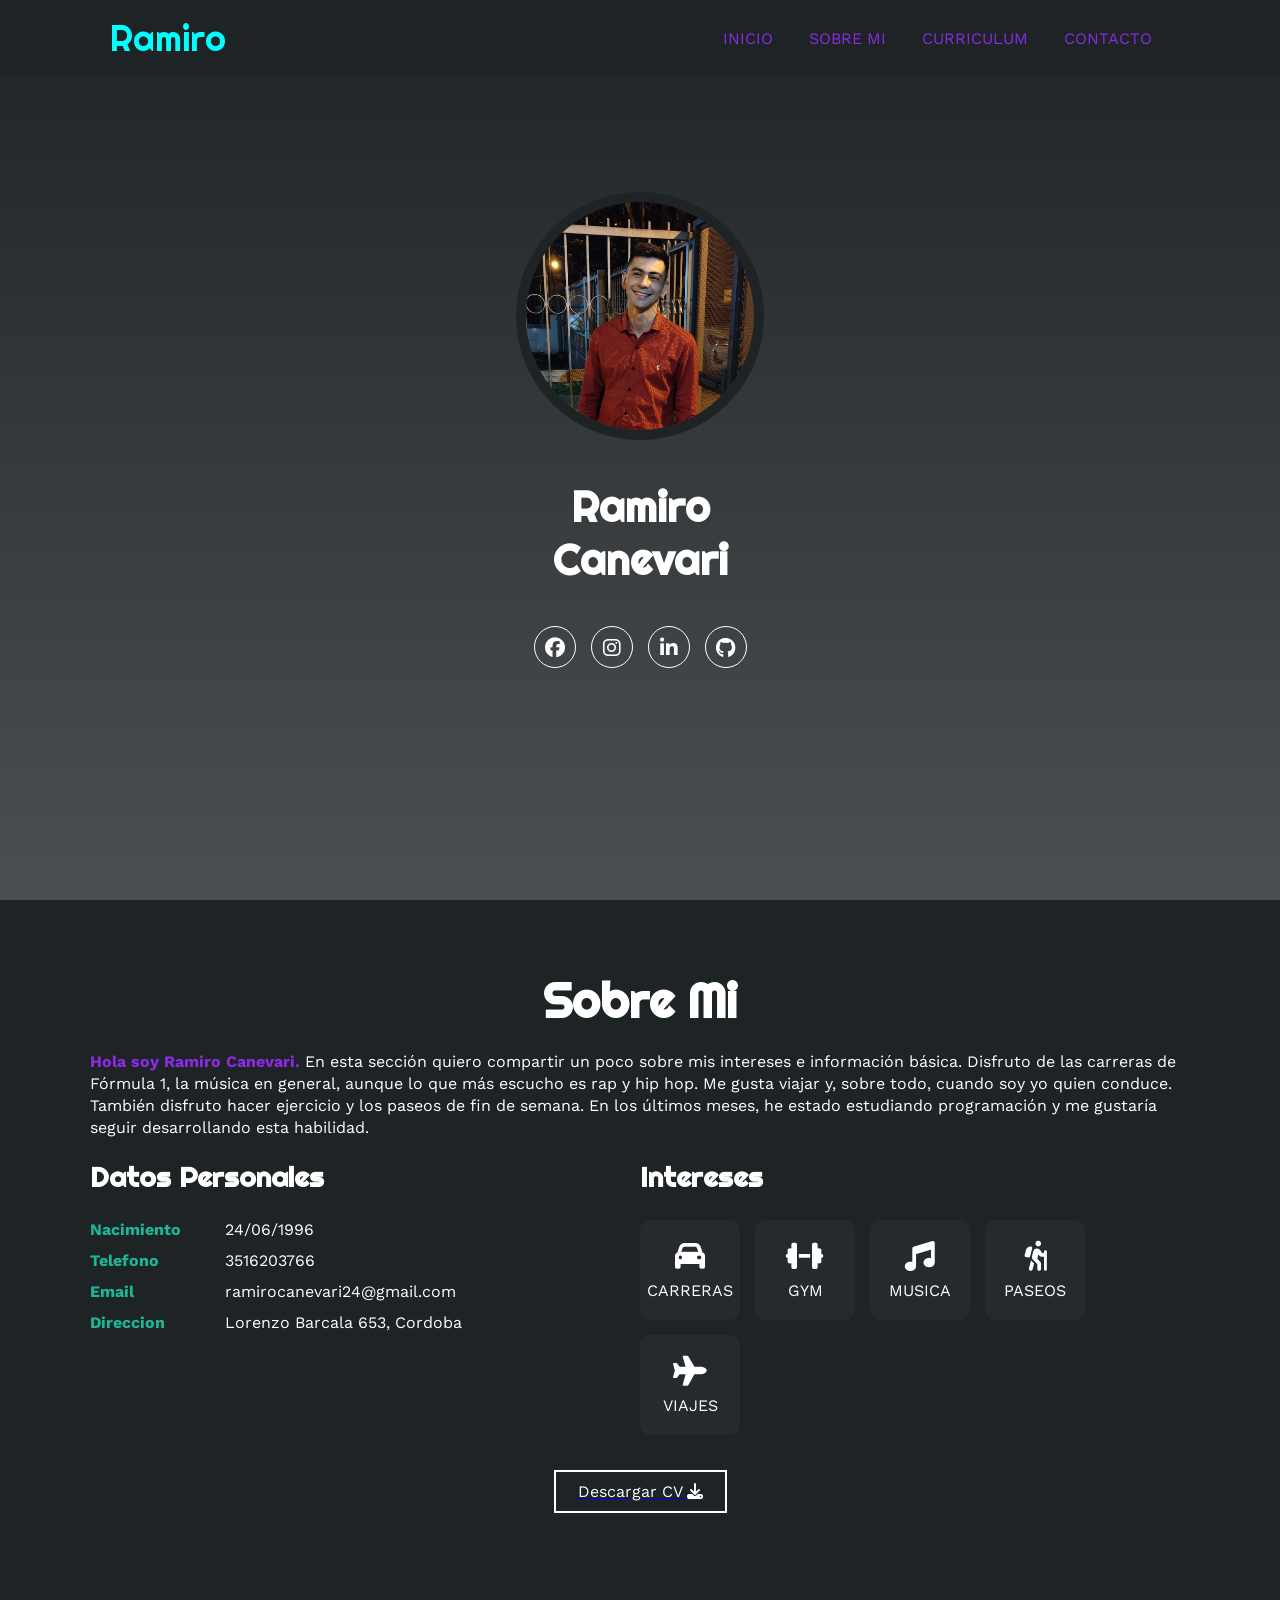
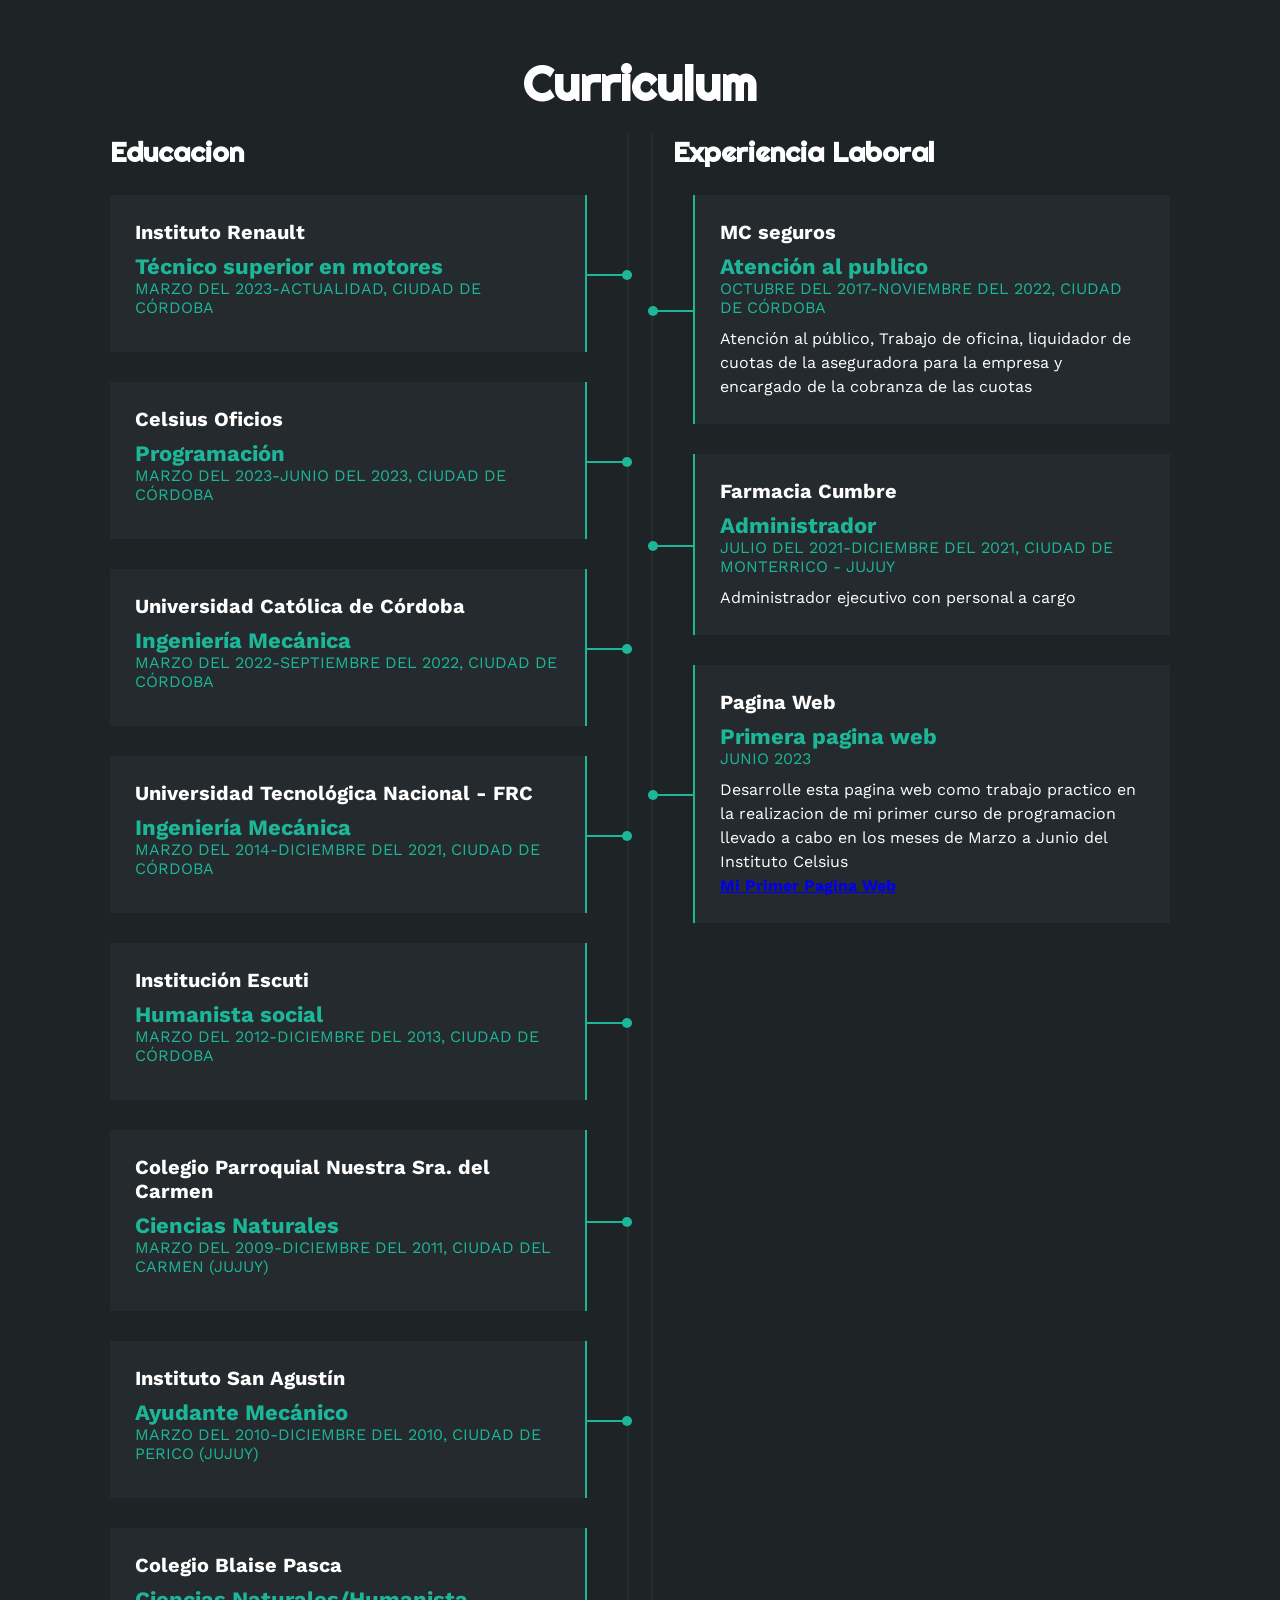
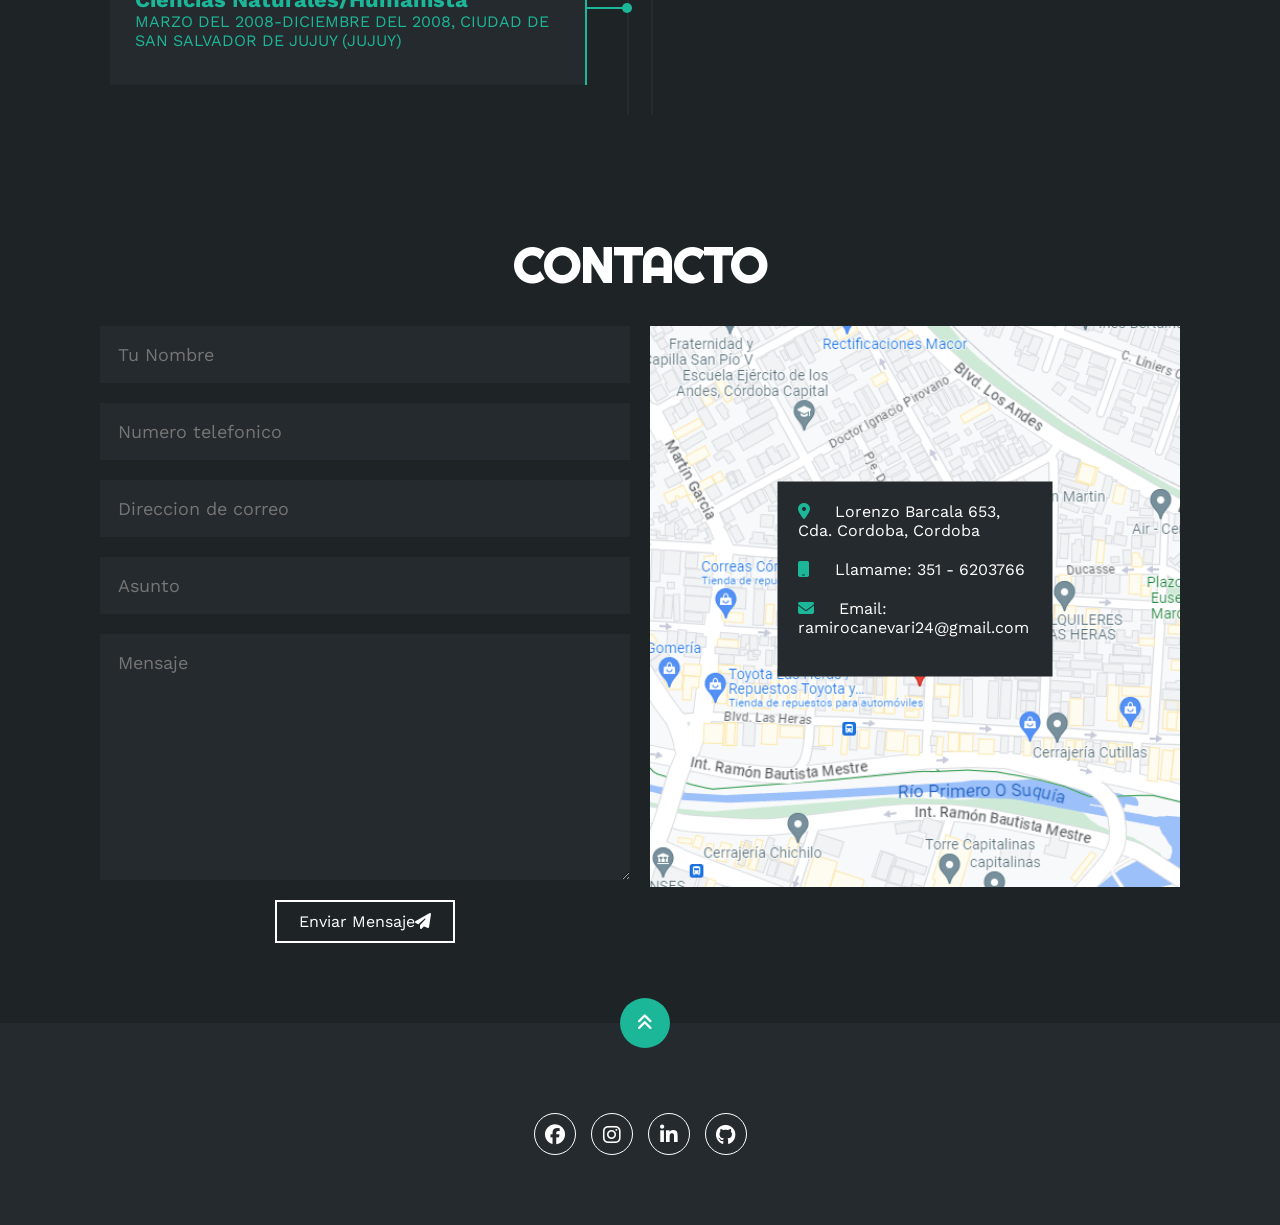
==== index.html @ 81e778e2 "inicial commit" ====
<!DOCTYPE html>
<html lang="en">
<head>
    <meta charset="UTF-8">
    <meta name="viewport" content="width=device-width, initial-scale=1.0">
    <link rel="stylesheet" href="https://cdnjs.cloudflare.com/ajax/libs/font-awesome/6.4.0/css/all.min.css" integrity="sha512-iecdLmaskl7CVkqkXNQ/ZH/XLlvWZOJyj7Yy7tcenmpD1ypASozpmT/E0iPtmFIB46ZmdtAc9eNBvH0H/ZpiBw==" crossorigin="anonymous" referrerpolicy="no-referrer" />
    <link rel="stylesheet" href="css/style.css">
    <title>Mi_porfolio</title>
</head>
<body>
    <div class="contenedor-header">
        <header>
            <div class="logo">
                <a href="">Ramiro</a>
            </div>
            <nav id="nav">
                <ul>
                    <li><a href="#inicio" onclick="seleccionar()">INICIO</a></li>
                    <li><a href="#sobremi" onclick="seleccionar()">SOBRE MI</a></li>
                    <li><a href="#curriculum" onclick="seleccionar()">CURRICULUM</a></li>
                    <li><a href="#contacto" onclick="seleccionar()">CONTACTO</a></li>
                </ul>
            </nav>
            <div class="nav-responsive" onclick="mostrarOcultarMenu()">
                <i class="fa-solid fa-bars"></i>
            </div>
        </header>
    </div>
    <section id="inicio" class="inicio">
        <div class="contenido-banner">
            <div class="contenedor-img">
                <img src="imagenes/fotosyo/foto nav.jpg" alt="foto">
            </div>
            <h1>Ramiro Canevari</h1>
            <div class="redes">
                <a href="https://www.facebook.com/ramiro.canevari/" target="_blank"><i class="fa-brands fa-facebook"></i></a>
                <a href="https://www.instagram.com/ramicanevari/" target="_blank"><i class="fa-brands fa-instagram"></i></a>
                <a href="https://www.linkedin.com/in/ramiro-manuel-canevari-galo-92040a26a/" target="_blank"><i class="fa-brands fa-linkedin-in"></i></a>
                <a href="https://github.com/RamiCanevari" target="_blank"><i class="fa-brands fa-github"></i></a>
            </div>
        </div>
    </section>
    <section id="sobremi" class="sobremi">
        <div class="contenido-seccion">
            <h2>Sobre Mi</h2>
            <p><span>Hola soy Ramiro Canevari.</span> En esta sección quiero compartir un poco sobre mis intereses e información básica. Disfruto de las carreras de Fórmula 1, la música en general, aunque lo que más escucho es rap y hip hop. Me gusta viajar y, sobre todo, cuando soy yo quien conduce. También disfruto hacer ejercicio y los paseos de fin de semana. En los últimos meses, he estado estudiando programación y me gustaría seguir desarrollando esta habilidad. </p>

            <div class="fila">
                <div class="col">
                    <h3>Datos Personales</h3>
                    <ul>
                        <li>
                            <strong>Nacimiento</strong>
                            24/06/1996
                        </li>
                        <li>
                            <strong>Telefono</strong>
                            3516203766
                        </li>
                        <li>
                            <strong>Email</strong>
                            ramirocanevari24@gmail.com
                        </li>
                        <li>
                            <strong>Direccion</strong>
                            Lorenzo Barcala 653, Cordoba
                        </li>
                    </ul>
                </div>
                <div class="col">
                    <h3>Intereses</h3>
                    <div class="contenedor-intereses">
                        <div class="intereses">
                            <i class="fa-solid fa-car"></i>
                            <span>CARRERAS</span>
                        </div>
                        <div class="intereses">
                            <i class="fa-solid fa-dumbbell"></i>
                            <span>GYM</span>
                        </div>
                        <div class="intereses">
                            <i class="fa-solid fa-music"></i>
                            <span>MUSICA</span>
                        </div>
                        <div class="intereses">
                            <i class="fa-solid fa-person-hiking"></i>
                            <span>PASEOS</span>
                        </div>
                        <div class="intereses">
                            <i class="fa-solid fa-plane"></i>
                            <span>VIAJES</span>
                        </div>
                    </div>
                </div>
            </div>
            <a href="doc/Curriculum vitae.pdf" target="_blank"><button>
                Descargar CV <i class="fa-solid fa-download"></i>
                <span class="overlay"></span>
            </button></a>
        </div>
    </section>
    <section id="curriculum" class="curriculum">
        <div class="contenido-seccion">
            <h2>Curriculum</h2>
            <div class="fila">
                <div class="col izquierda">
                    <h3>Educacion</h3>
                    <div class="item izq">
                        <h4>Instituto Renault</h4>
                        <span class="casa">Técnico superior en motores</span>
                        <span class="fecha">MARZO DEL 2023-ACTUALIDAD, CIUDAD DE CÓRDOBA</span>
                        <div class="contenedori">
                            <div class="circuloi"></div>
                        </div>
                    </div>
                    <div class="item izq">
                        <h4>Celsius Oficios</h4>
                        <span class="casa">Programación</span>
                        <span class="fecha">MARZO DEL 2023-JUNIO DEL 2023, CIUDAD DE CÓRDOBA</span>
                        <div class="contenedori">
                            <div class="circuloi"></div>
                        </div>
                    </div>
                    <div class="item izq">
                        <h4>Universidad Católica de Córdoba</h4>
                        <span class="casa">Ingeniería Mecánica</span>
                        <span class="fecha">MARZO DEL 2022-SEPTIEMBRE DEL 2022, CIUDAD DE CÓRDOBA</span>
                        <div class="contenedori">
                            <div class="circuloi"></div>
                        </div>
                    </div>
                    <div class="item izq">
                        <h4>Universidad Tecnológica Nacional - FRC</h4>
                        <span class="casa"> Ingeniería Mecánica</span>
                        <span class="fecha">MARZO DEL 2014-DICIEMBRE DEL 2021, CIUDAD DE CÓRDOBA</span>
                        <div class="contenedori">
                            <div class="circuloi"></div>
                        </div>
                    </div>
                    <div class="item izq">
                        <h4>Institución Escuti</h4>
                        <span class="casa">Humanista social</span>
                        <span class="fecha">MARZO DEL 2012-DICIEMBRE DEL 2013, CIUDAD DE CÓRDOBA</span>
                        <div class="contenedori">
                            <div class="circuloi"></div>
                        </div>
                    </div>
                    <div class="item izq">
                        <h4>Colegio Parroquial Nuestra Sra. del Carmen</h4>
                        <span class="casa">Ciencias Naturales</span>
                        <span class="fecha">MARZO DEL 2009-DICIEMBRE DEL 2011, CIUDAD DEL CARMEN (JUJUY)</span>
                        <div class="contenedori">
                            <div class="circuloi"></div>
                        </div>
                    </div>
                    <div class="item izq">
                        <h4>Instituto San Agustín</h4>
                        <span class="casa">Ayudante Mecánico</span>
                        <span class="fecha">MARZO DEL 2010-DICIEMBRE DEL 2010, CIUDAD DE PERICO (JUJUY)</span>
                        <div class="contenedori">
                            <div class="circuloi"></div>
                        </div>
                    </div>
                    <div class="item izq">
                        <h4>Colegio Blaise Pasca</h4>
                        <span class="casa">Ciencias Naturales/Humanista</span>
                        <span class="fecha">MARZO DEL 2008-DICIEMBRE DEL 2008, CIUDAD DE SAN SALVADOR DE
                            JUJUY (JUJUY)</span>
                        <div class="contenedori">
                            <div class="circuloi"></div>
                        </div>
                    </div>
                </div>

                <div class="col derecha">
                    <h3>Experiencia Laboral</h3>
                    <div class="item der">
                        <h4>MC seguros</h4>
                        <span class="casa">Atención al publico</span>
                        <span class="fecha">OCTUBRE DEL 2017-NOVIEMBRE DEL 2022, CIUDAD DE CÓRDOBA</span>
                        <p>Atención al público, Trabajo de oficina, liquidador de cuotas de la
                            aseguradora para la empresa y encargado de la cobranza de las cuotas</p>
                        <div class="contenedord">
                            <div class="circulod"></div>
                        </div>
                    </div>
                    <div class="item der">
                        <h4>Farmacia Cumbre</h4>
                        <span class="casa">Administrador</span>
                        <span class="fecha">JULIO DEL 2021-DICIEMBRE DEL 2021, CIUDAD DE MONTERRICO - JUJUY</span>
                        <p>Administrador ejecutivo con personal a cargo</p>
                        <div class="contenedord">
                            <div class="circulod"></div>
                        </div>
                    </div>
                    <div class="item der">
                        <h4>Pagina Web</h4>
                        <span class="casa">Primera pagina web</span>
                        <span class="fecha">JUNIO 2023</span>
                        <p>Desarrolle esta pagina web como trabajo practico en la realizacion de mi primer curso de programacion llevado a cabo en los meses de Marzo a Junio del Instituto Celsius <br> <strong><a href="https://wt0vftyhphsvzhlnkcwksa.on.drv.tw/Primer%20Webside/" target="_blank">Mi Primer Pagina Web</a></strong></p>
                        <div class="contenedord">
                            <div class="circulod"></div>
                        </div>
                    </div>
                </div>
            </div>
        </div>
    </section>
    <section id="contacto" class="contacto">
        <div class="contenido-seccion">
            <h2>CONTACTO</h2>
            <div class="fila">
                <div class="col">
                    <form action="https://formsubmit.co/ramirocanevari24@gmail.com" method="POST">
                        <input type="text" name="Nombre" placeholder="Tu Nombre">
                        <input type="tel" name="Telefono" placeholder="Numero telefonico">
                        <input type="email" name="email" placeholder="Direccion de correo">
                        <input type="text" name="Asunto" placeholder="Asunto">
                        <textarea id="" name="mensaje" cols="30" rows="10" placeholder="Mensaje"></textarea>
                        <button>
                            Enviar Mensaje<i class="fa-solid fa-paper-plane"></i>
                            <span class="overlay"></span>
                        </button>
                        <input type="hidden" name="_next" value="http://127.0.0.1:5500/">
                        <input type="hidden" name="_captcha" value="false">
                    </form>
                </div>
                <div class="col">
                    <img src="imagenes/mapa.jpg" alt="mapa">
                    <div class="info">
                        <ul>
                            <li>
                                <i class="fa-solid fa-location-dot"></i>
                                Lorenzo Barcala 653, Cda. Cordoba, Cordoba 
                            </li>
                            <li>
                                <i class="fa-solid fa-mobile"></i>
                                Llamame: 351 - 6203766
                            </li>
                            <li>
                                <i class="fa-solid fa-envelope"></i>
                                Email: ramirocanevari24@gmail.com
                            </li>
                        </ul>
                    </div>
                </div>
            </div>
        </div>
    </section>
    <footer>
        <a href="#inicio" class="arriba">
            <i class="fa-solid fa-angles-up"></i>
        </a>
        <div class="redes">
            <a href="https://www.facebook.com/ramiro.canevari/" target="_blank"><i class="fa-brands fa-facebook"></i></a>
            <a href="https://www.instagram.com/ramicanevari/" target="_blank"><i class="fa-brands fa-instagram"></i></a>
            <a href="https://www.linkedin.com/in/ramiro-manuel-canevari-galo-92040a26a/" target="_blank"><i class="fa-brands fa-linkedin-in"></i></a>
            <a href="https://github.com/RamiCanevari" target="_blank"><i class="fa-brands fa-github"></i></a>
        </div>
    </footer>
    <script src="script.js"></script>
</body>
</html>
---- css/style.css ----
@import url('https://fonts.googleapis.com/css2?family=Righteous&family=Work+Sans:wght@100;300;400;600;800&display=swap');
 
  *{
    box-sizing: border-box;
    font-family: 'Work Sans';
    margin: 0;
    padding: 0;
  }
  
  html{
    scroll-behavior: smooth;
  }

  .contenedor-header{
    background: #1e2326;
    position: fixed;
    width: 100%;
    top: 0;
    left: 0;
    z-index: 99;
  }

  .contenedor-header > header{
    max-width: 1100px;
    margin: auto;
    display: flex;
    justify-content: space-between;
    align-items: center;
    padding: 15px 20px; 
  }

  .contenedor-header > header > .logo > a{
    font-family: 'Righteous';
    font-size: 36px;
    color: aqua;
    text-decoration: none;
  }

  .contenedor-header > header > nav > ul{
    display: flex;
    list-style: none;
  }
  
  .contenedor-header > header > nav > ul > li > a{
    text-align: none;
    color: blueviolet;
    margin: 0 15px;
    padding: 3px;
    transition: .5s;
    text-decoration: none;
  }
  
  .contenedor-header > header > nav > ul > li > a:hover{
    color: chartreuse;
  }

  .nav-responsive{
    background-color: #1cb698;
    color: #fff;
    padding: 5px 10px;
    border-radius: 5px;
    cursor: pointer;
    display: none;
  }

  .inicio{
    background: linear-gradient(to top, rgba(30,35,38,.8), rgba(30,35,38,1)), url(https://w0.peakpx.com/wallpaper/641/176/HD-wallpaper-night-sky-cloud-space-sky-night-star.jpg);
    background-size: cover;
    height: 100vh;
    color: #fff;
    display: flex;
    align-items: center;
  }

  .inicio .contenido-banner{
    padding: 20px;
    background-image: url(https://img.freepik.com/vector-gratis/fondo-floral-ornamental-abstracto_52683-30015.jpg);
    max-width: 350px;
    margin: auto;
    text-align: center;
    border-radius: 40px;
  }

  .inicio .contenido-banner img{
    margin-top: 40px;
    border: 10px solid #1e2326;
    display: block;
    width: 80%;
    margin: auto;
    border-radius: 100%;
  }

  .inicio .contenido-banner .contenedor-img img{
    border-radius: 100%;

  }

  .inicio .contenido-banner h1{
    margin-top: 40px;
    font-size: 42px;
    font-family: 'Righteous';
  }

  .inicio .contenido-banner .redes a{
    color: #fff;
    display: inline-block;
    text-decoration: none;
    border: 1px solid #fff;
    border-radius: 100%;
    width: 42px;
    height: 42px;
    line-height: 42px;
    margin: 40px 5px;
    font-size: 20px;
    transition: .3s;
  }

  .inicio .contenido-banner .redes a:hover{
    background-color: chartreuse;
  }

  .sobremi{
    background-color: #1e2326;
    color: #fff;
    padding: 50px 20px;
  }

  .sobremi .contenido-seccion{
    max-width: 1100px;
    margin: auto;
  }

  .sobremi h2{
    font-size: 48px;
    font-family: 'Righteous';
    text-align: center;
    padding: 20px 0;
  }

  .sobremi .contenido-seccion p{
    font: 18px;
    line-height: 22px;
    margin-bottom: 20px;
  }

  .sobremi .contenido-seccion p span{
    color: blueviolet;
    font-weight: bold;
  }

  .sobremi .fila{
    display: flex;
  }

  .sobremi .fila .col{
    width: 50%;
  }

  .sobremi .fila .col h3{
    font-size: 28px;
    font-family: 'Righteous';
    margin-bottom: 25px;
  }
  
  .sobremi .fila .col ul{
    list-style: none;
  }

  .sobremi .fila .col ul li{
    margin: 12px 0;
  }

  .sobremi .fila .col ul li strong{
    display: inline-block;
    color: #1cb698;
    width: 130px;
  }

  .sobremi .fila .col .contenedor-intereses{
    display: flex;
    flex-wrap: wrap;
  }

  .sobremi .fila .col .contenedor-intereses .intereses{
    width: 100px;
    height: 100px;
    background-color: #252a2e;
    border-radius: 10px;
    margin: 0 15px 15px 0;
    display: flex;
    flex-direction: column;
    align-items: center;
    justify-content: center;
    transition: .3s;
  }

  .sobremi .fila .col .contenedor-intereses .intereses:hover{
    background-color: blueviolet;
  }

  .sobremi .fila .col .contenedor-intereses .intereses i{
    font-size: 30px;
    margin-bottom: 10px;
  }

  .sobremi button{
    cursor: pointer;
    background-color: transparent;
    border: 2px solid #fff;
    width: fit-content;
    display: block;
    margin: 20px auto;
    padding: 10px 22px;
    font-size: 16px;
    color: #fff;
    position: relative;
    z-index: 10;
  }

  .sobremi button .overlay{
    position: absolute;
    top: 0;
    left: 0;
    width: 0;
    height: 100%;
    background-color: #1cb698;
    z-index: -1;
    transition: 1s;
  }

  .sobremi button:hover .overlay{
    width: 100%;
  }

  .curriculum{
    background-color: #1e2326;
    color: #fff;
    padding: 50px 20px;
  }

  .curriculum .contenido-seccion{
    max-width: 1100px;
    margin: auto;
  }
  .curriculum h2{
    font-size: 48px;
    font-family: 'Righteous';
    text-align: center;
    padding: 20px 0;
  }

  .curriculum .fila{
    display: flex;
    justify-content: space-between;
  }

  .curriculum .fila .col{
    width: 49%;
    padding: 0 20px;
  }

  .curriculum .fila .col h3{
    font-size: 28px;
    font-family: 'Righteous';
    margin-bottom: 25px;
  }

  .curriculum .fila .izquierda{
    border-right: 2px solid #252A2E;
  }

  .curriculum .fila .derecha{
    border-left: 2px solid #252A2E;
  }

  .curriculum .fila .item{
    padding: 25px;
    margin-bottom: 30px;
    background-color: #252A2E;
    position: relative;
  }

  .curriculum .fila .item h4{
    font-size: 20px;
    margin-bottom: 10px;
  }

  .curriculum .fila .item .casa{
    color: #1cb698;
    font-size: 22px;
    font-weight: bold;
    display: block;
  }

  .curriculum .fila .item .fecha{
    display: block;
    color: #1cb698;
    margin-bottom: 10px;
  }

  .curriculum .fila .item p{
    line-height: 24px;
  }

  .curriculum .fila .izq{
    border-right: 2px solid #1cb698;
    margin-right: 20px;
  }

  .curriculum .fila .der{
    border-left: 2px solid #1cb698;
    margin-left: 20px;
  }

  .curriculum .fila .item .contenedori{
    height: 2px;
    background-color: #1cb698;
    width: 47px;
    position: absolute;
    top: 50%;
    right: -47px;
    z-index: 5;
  }

  .curriculum .fila .item .contenedori .circuloi{
    display: block;
    height: 10px;
    width: 10px;
    border-radius: 50%;
    background-color: #1cb698;
    float: right;
    position: relative;
    bottom: 4px;
  }

  .curriculum .fila .item .contenedord{
    height: 2px;
    background-color: #1cb698;
    width: 47px;
    position: absolute;
    top: 50%;
    left: -47px;
    z-index: 5;
  }

  .curriculum .fila .item .contenedord .circulod{
    display: block;
    height: 10px;
    width: 10px;
    border-radius: 50%;
    background-color: #1cb698;
    float: left;
    position: relative;
    bottom: 4px;
  }

  .contacto{
    background-image: url(https://st3.depositphotos.com/7864618/12933/i/600/depositphotos_129331014-stock-photo-black-abstract-grunge-background-vintage.jpg);
    background-color: #1e2326;
    color: #fff;
    padding: 50px 0;
  }

  .contacto .contenido-seccion{
    max-width: 1100px;
    margin: auto;
  }

  .contacto h2{
    font-size: 48px;
    font-family: 'Righteous';
    text-align: center;
    padding: 20px 0;
  }

  .contacto .fila{
    display: flex;
  }

  .contacto .col{
    width: 50%;
    padding: 10px;
    position: relative;
  }

  .contacto .col input , .contacto .col textarea{
    display: block;
    width: 100%;
    padding: 18px;
    border: none;
    margin-bottom: 20px;
    background-color: #252A2E;
    color: #fff;
    font-size: 18px;
  }

  .contacto button{
    cursor: pointer;
    background-color: transparent;
    border: 2px solid #fff;
    width: fit-content;
    display: block;
    margin: 20px auto;
    padding: 10px 22px;
    font-size: 16px;
    color: #fff;
    position: relative;
    z-index: 10;
  }

  .contacto button .overlay{
    position: absolute;
    top: 0;
    left: 0;
    width: 0;
    height: 100%;
    background-color: #1cb698;
    z-index: -1;
    transition: 1s;
  }

  .contacto button:hover .overlay{
    width: 100%;
  }

  .contacto .col img{
    width: 100%;
  }

  .contacto .col .info{
    position: absolute;
    top: 40%;
    background-color: #252A2E;
    padding: 20px;
    max-width: 350px;
    left: 50%;
    transform: translate(-50%, -50%);
  }

  .contacto .col .info ul{
    list-style: none;
  }

  .contacto .col .info ul li{
    margin-bottom: 20px;
  }

  .contacto .col .info ul li i{
    color: #1cb698;
    display: inline-block;
    margin-right: 20px;
  }

  footer{
    background-color: #252a2e;
    color: #fff;
    padding: 50px 0 30px 0;
    text-align: center;
    position: relative;
    width: 100%;
  }

  footer .redes a{
    color: #fff;
    display: inline-block;
    text-decoration: none;
    border: 1px solid #fff;
    border-radius: 100%;
    width: 42px;
    height: 42px;
    line-height: 42px;
    margin: 40px 5px;
    font-size: 20px;
    transition: .3s;
  }

  footer .arriba{
    display: block;
    width: 50px;
    height: 50px;
    background-color: #1cb698;
    color: #fff;
    position: absolute;
    left: 50%;
    transform: translateX(-40%);
    top: -25px;
    border-radius: 50%;
    line-height: 50px;
    font-size: 18px;
  }
  @media screen and (max-width:980px){
    nav{
      display: none;
    }
    .nav-responsive{
      display: block;
    }
    nav.responsive{
      display: block;
      position: absolute;
      right: 0;
      top: 75px;
      background-color: #252A2E;
      width: 180px;
    }
    nav.responsive ul{
      display: block !important;
    }
    nav.responsive ul li{
      border-bottom: 1px solid #fff;
      padding: 10px 0;
    }
  }
  @media screen and (max-width:700px){
    .sobremi .fila{
      display: block;
    }
    .sobremi .fila .col{
      width: fit-content;
    }
    .curriculum .fila{
      display: block;
    }
    .curriculum .fila .col{
      width: 90%;
    }
    .curriculum .fila .derecha{
      margin-left: 20px;
    }
    .contacto .fila{
      display: block;
    }
    .contacto .fila .col{
      width: 100%;
    }
  }
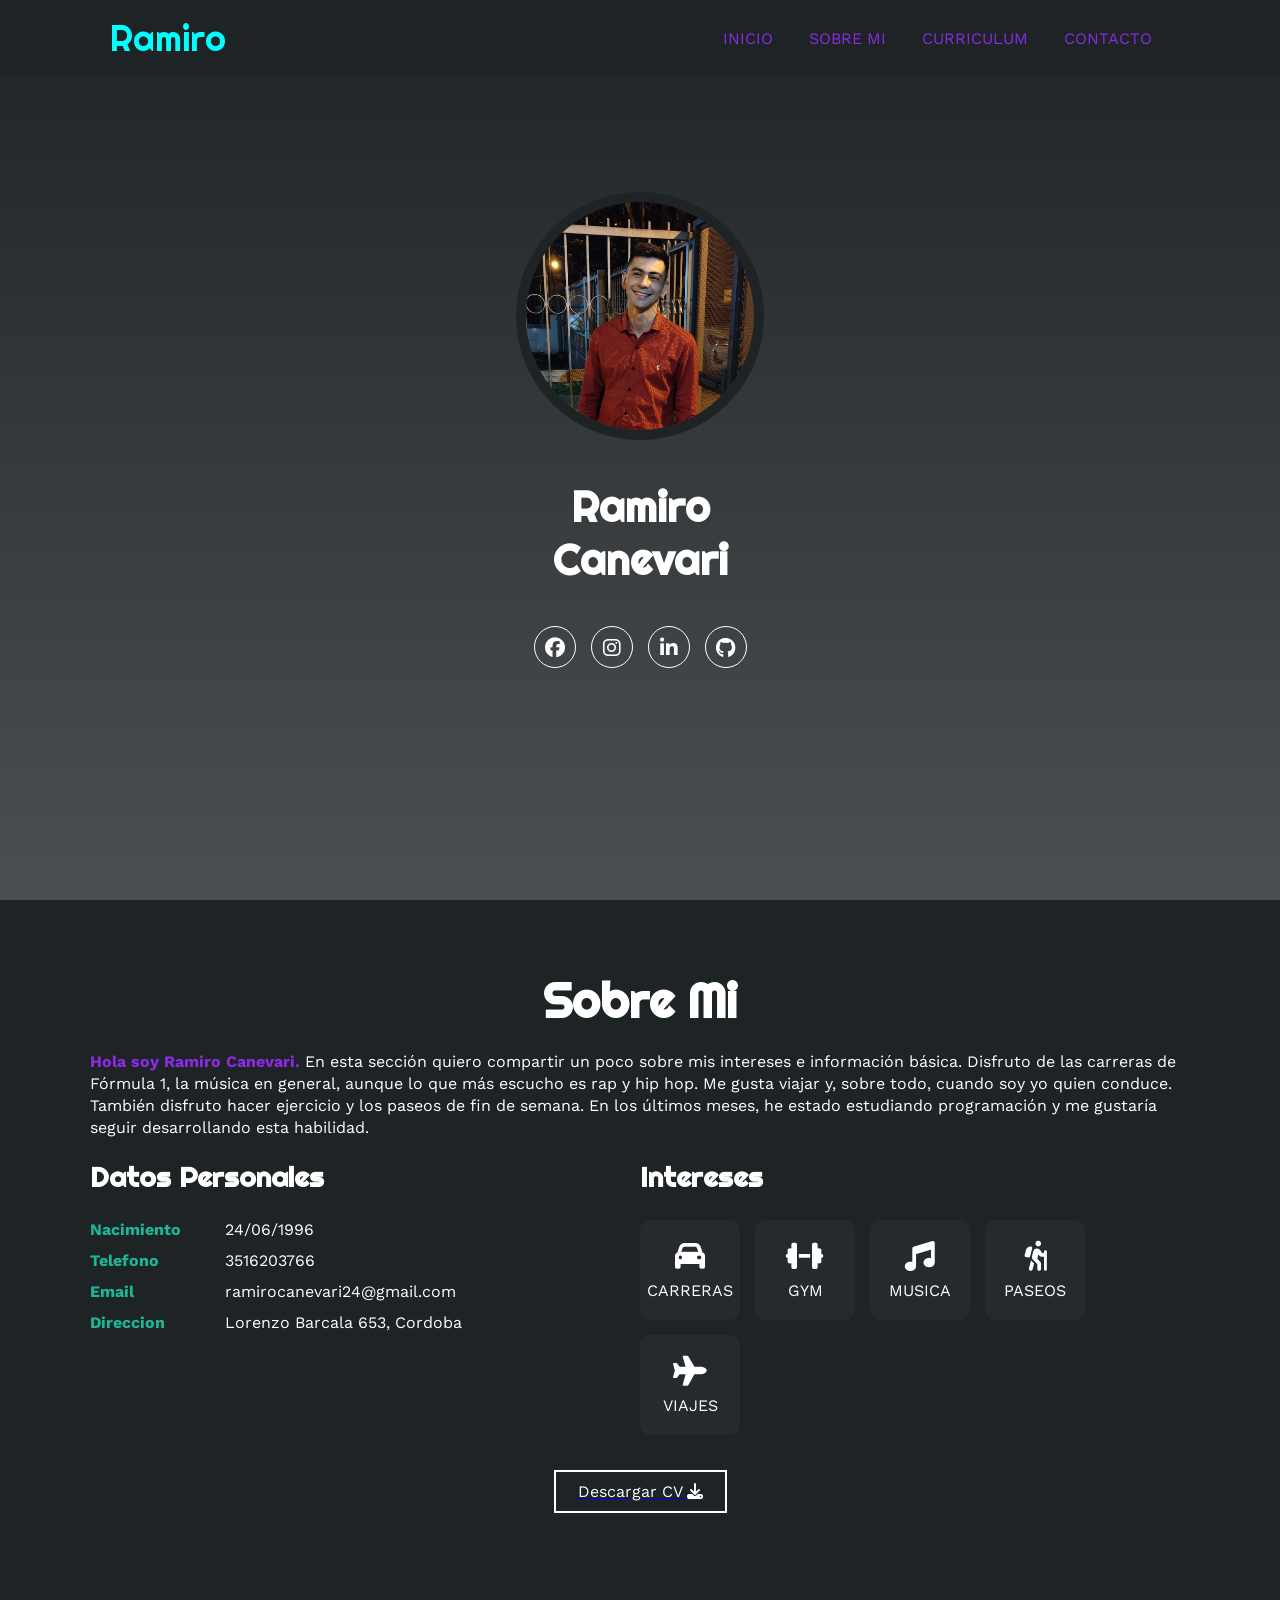
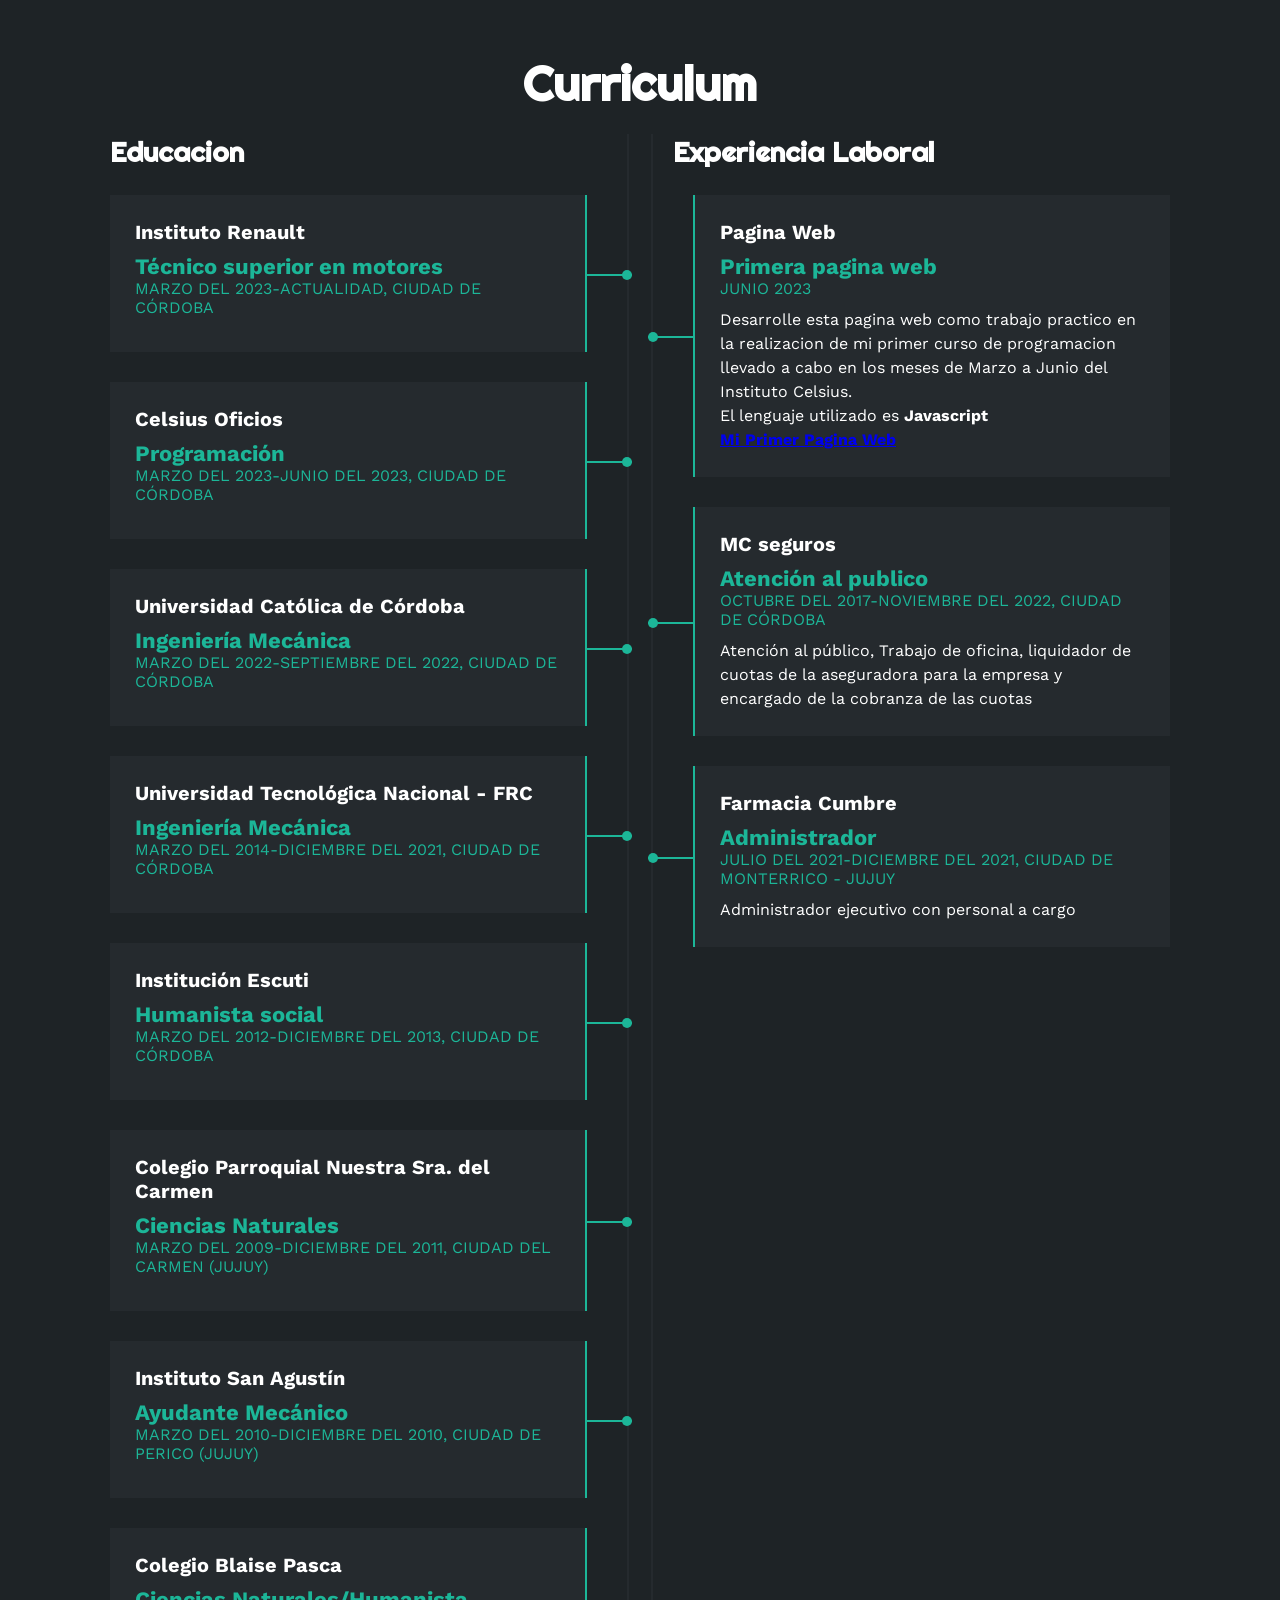
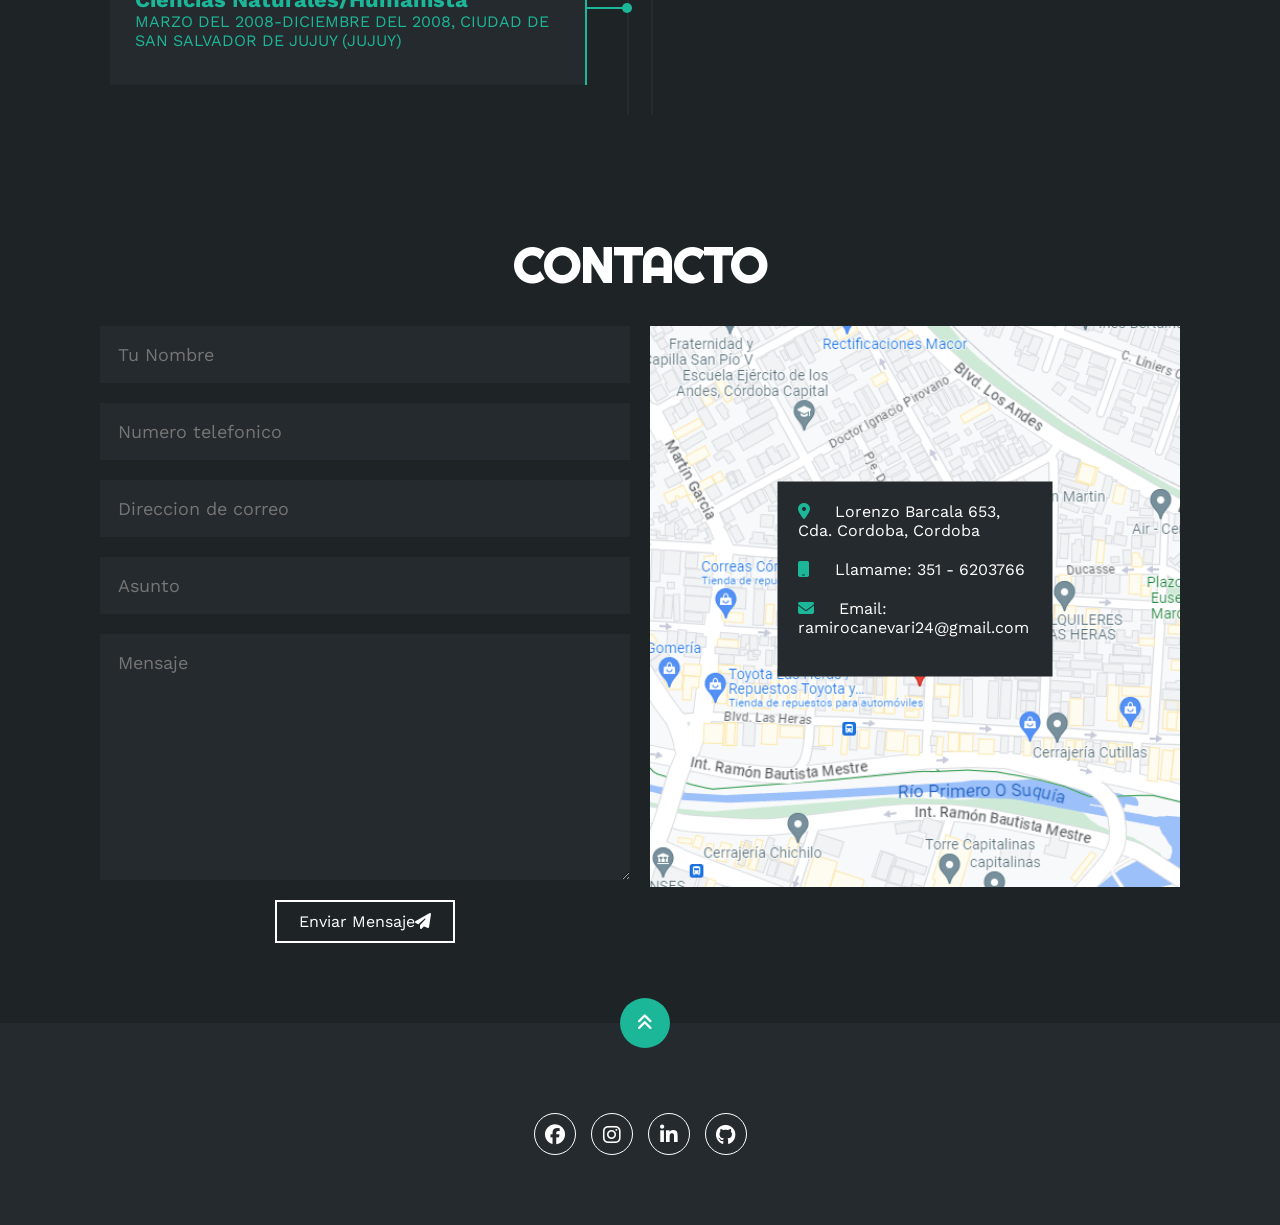
==== commit 06219543: "Update index.html" ====
--- a/index.html
+++ b/index.html
@@ -175,6 +175,15 @@
                 <div class="col derecha">
                     <h3>Experiencia Laboral</h3>
                     <div class="item der">
+                        <h4>Pagina Web</h4>
+                        <span class="casa">Primera pagina web</span>
+                        <span class="fecha">JUNIO 2023</span>
+                        <p>Desarrolle esta pagina web como trabajo practico en la realizacion de mi primer curso de programacion llevado a cabo en los meses de Marzo a Junio del Instituto Celsius. <br>El lenguaje utilizado es <strong>Javascript</strong> <br> <strong><a href="https://wt0vftyhphsvzhlnkcwksa.on.drv.tw/Primer%20Webside/" target="_blank">Mi Primer Pagina Web</a></strong></p>
+                        <div class="contenedord">
+                            <div class="circulod"></div>
+                        </div>
+                    </div>
+                    <div class="item der">
                         <h4>MC seguros</h4>
                         <span class="casa">Atención al publico</span>
                         <span class="fecha">OCTUBRE DEL 2017-NOVIEMBRE DEL 2022, CIUDAD DE CÓRDOBA</span>
@@ -189,15 +198,6 @@
                         <span class="casa">Administrador</span>
                         <span class="fecha">JULIO DEL 2021-DICIEMBRE DEL 2021, CIUDAD DE MONTERRICO - JUJUY</span>
                         <p>Administrador ejecutivo con personal a cargo</p>
-                        <div class="contenedord">
-                            <div class="circulod"></div>
-                        </div>
-                    </div>
-                    <div class="item der">
-                        <h4>Pagina Web</h4>
-                        <span class="casa">Primera pagina web</span>
-                        <span class="fecha">JUNIO 2023</span>
-                        <p>Desarrolle esta pagina web como trabajo practico en la realizacion de mi primer curso de programacion llevado a cabo en los meses de Marzo a Junio del Instituto Celsius <br> <strong><a href="https://wt0vftyhphsvzhlnkcwksa.on.drv.tw/Primer%20Webside/" target="_blank">Mi Primer Pagina Web</a></strong></p>
                         <div class="contenedord">
                             <div class="circulod"></div>
                         </div>
@@ -221,7 +221,7 @@
                             Enviar Mensaje<i class="fa-solid fa-paper-plane"></i>
                             <span class="overlay"></span>
                         </button>
-                        <input type="hidden" name="_next" value="http://127.0.0.1:5500/">
+                        <input type="hidden" name="_next" value="https://ramicanevari.github.io/">
                         <input type="hidden" name="_captcha" value="false">
                     </form>
                 </div>
@@ -260,4 +260,4 @@
     </footer>
     <script src="script.js"></script>
 </body>
-</html>+</html>
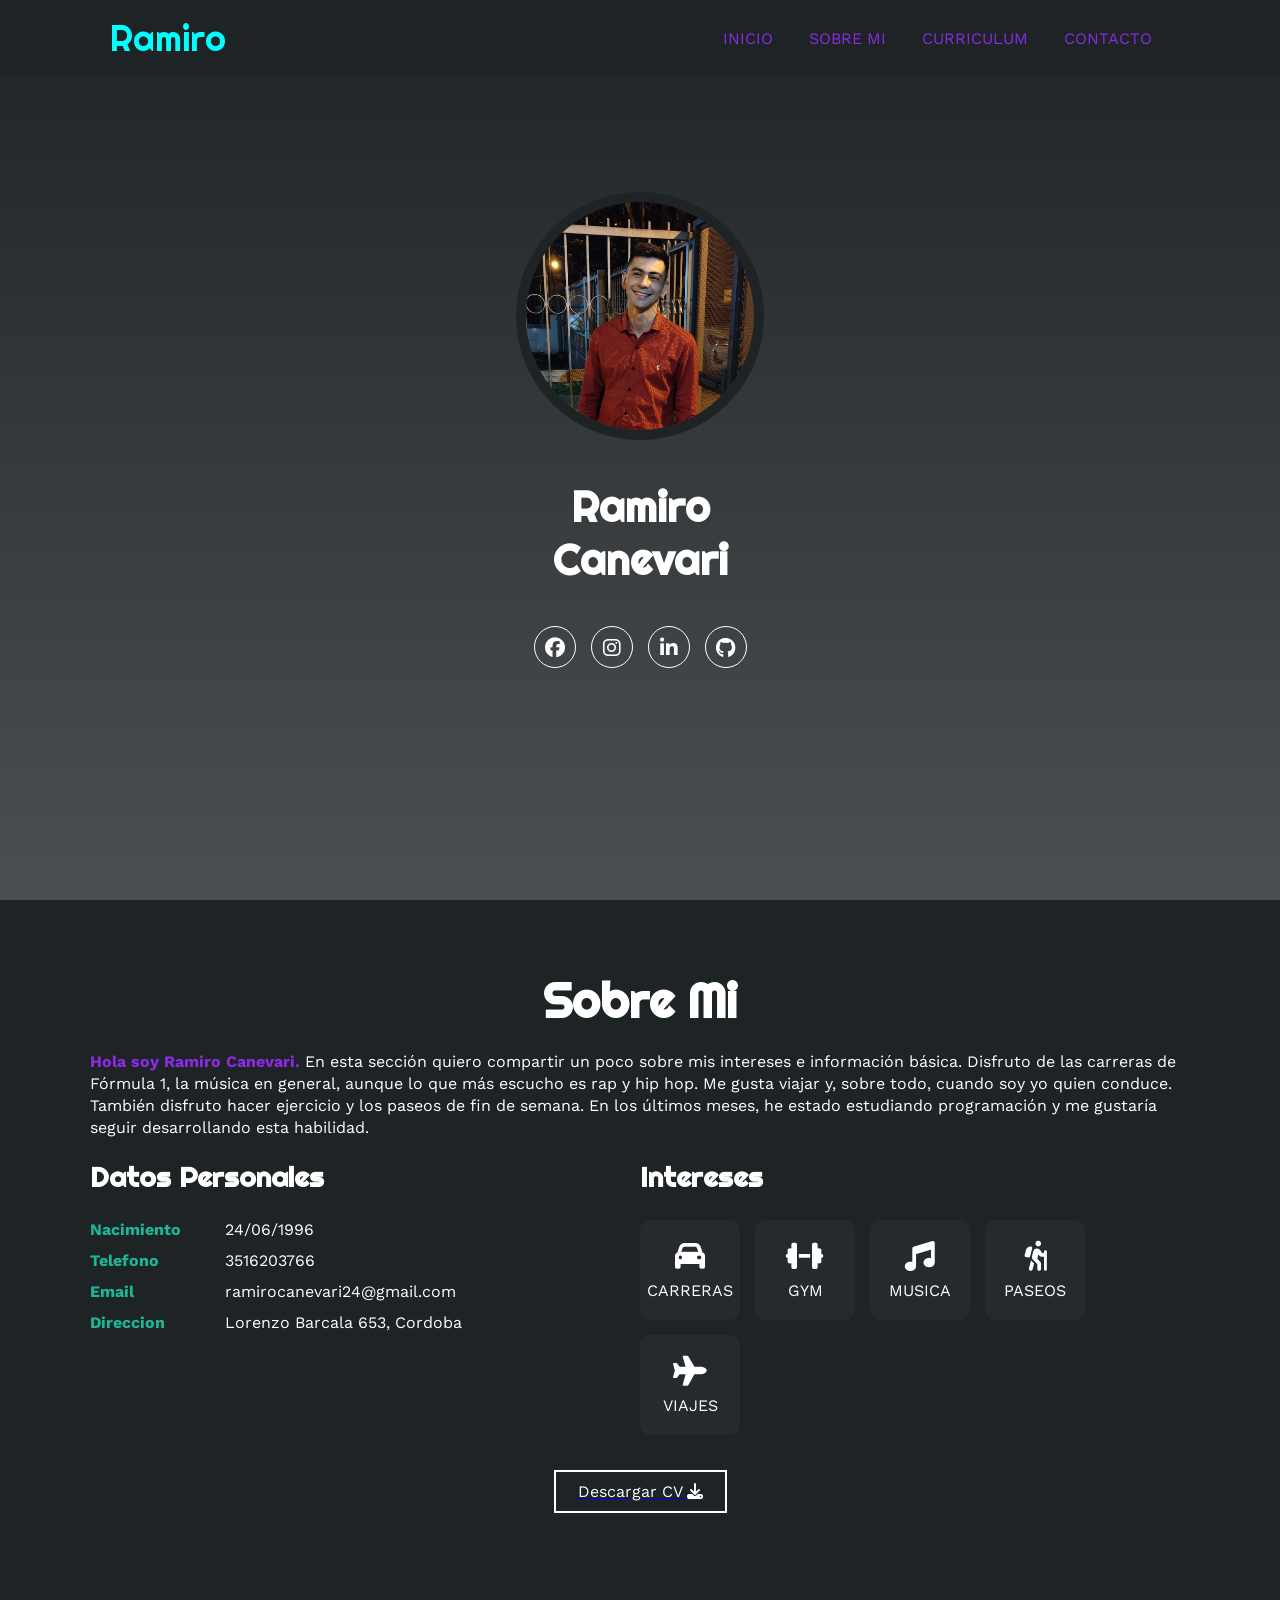
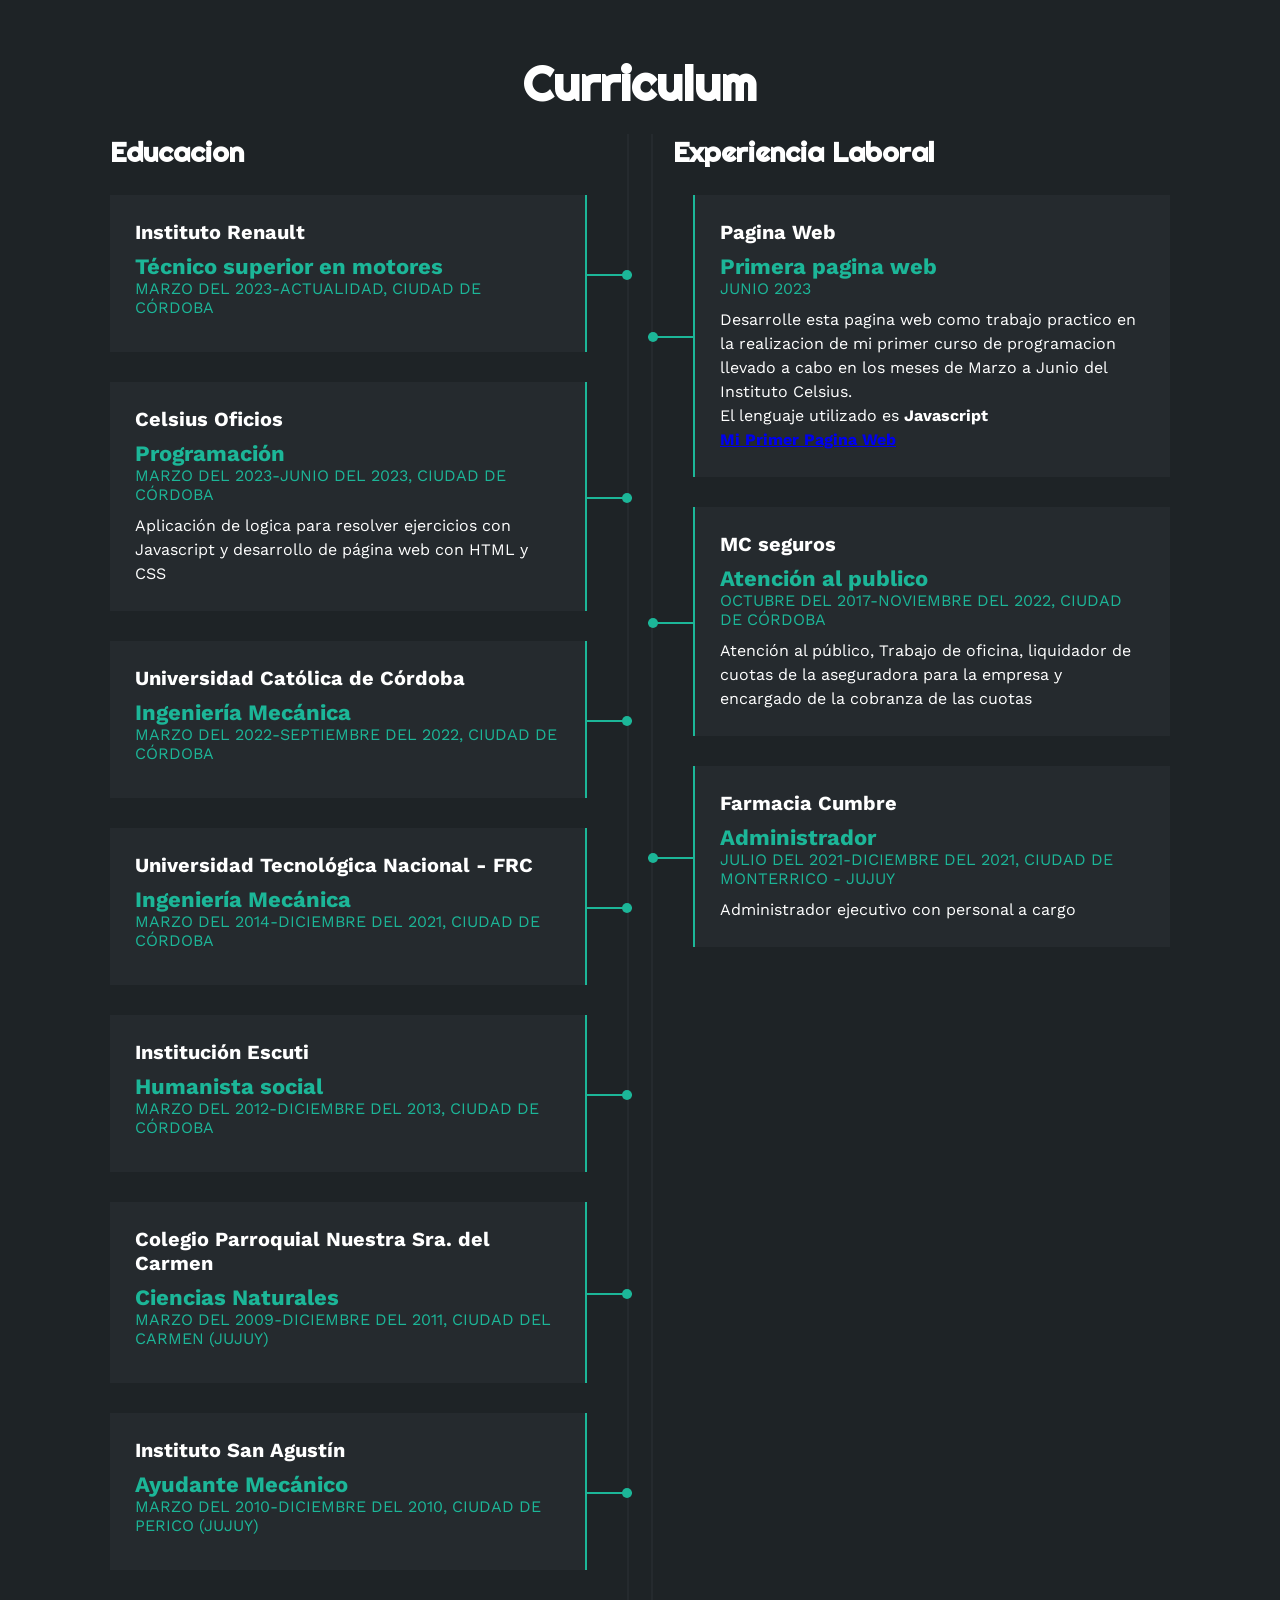
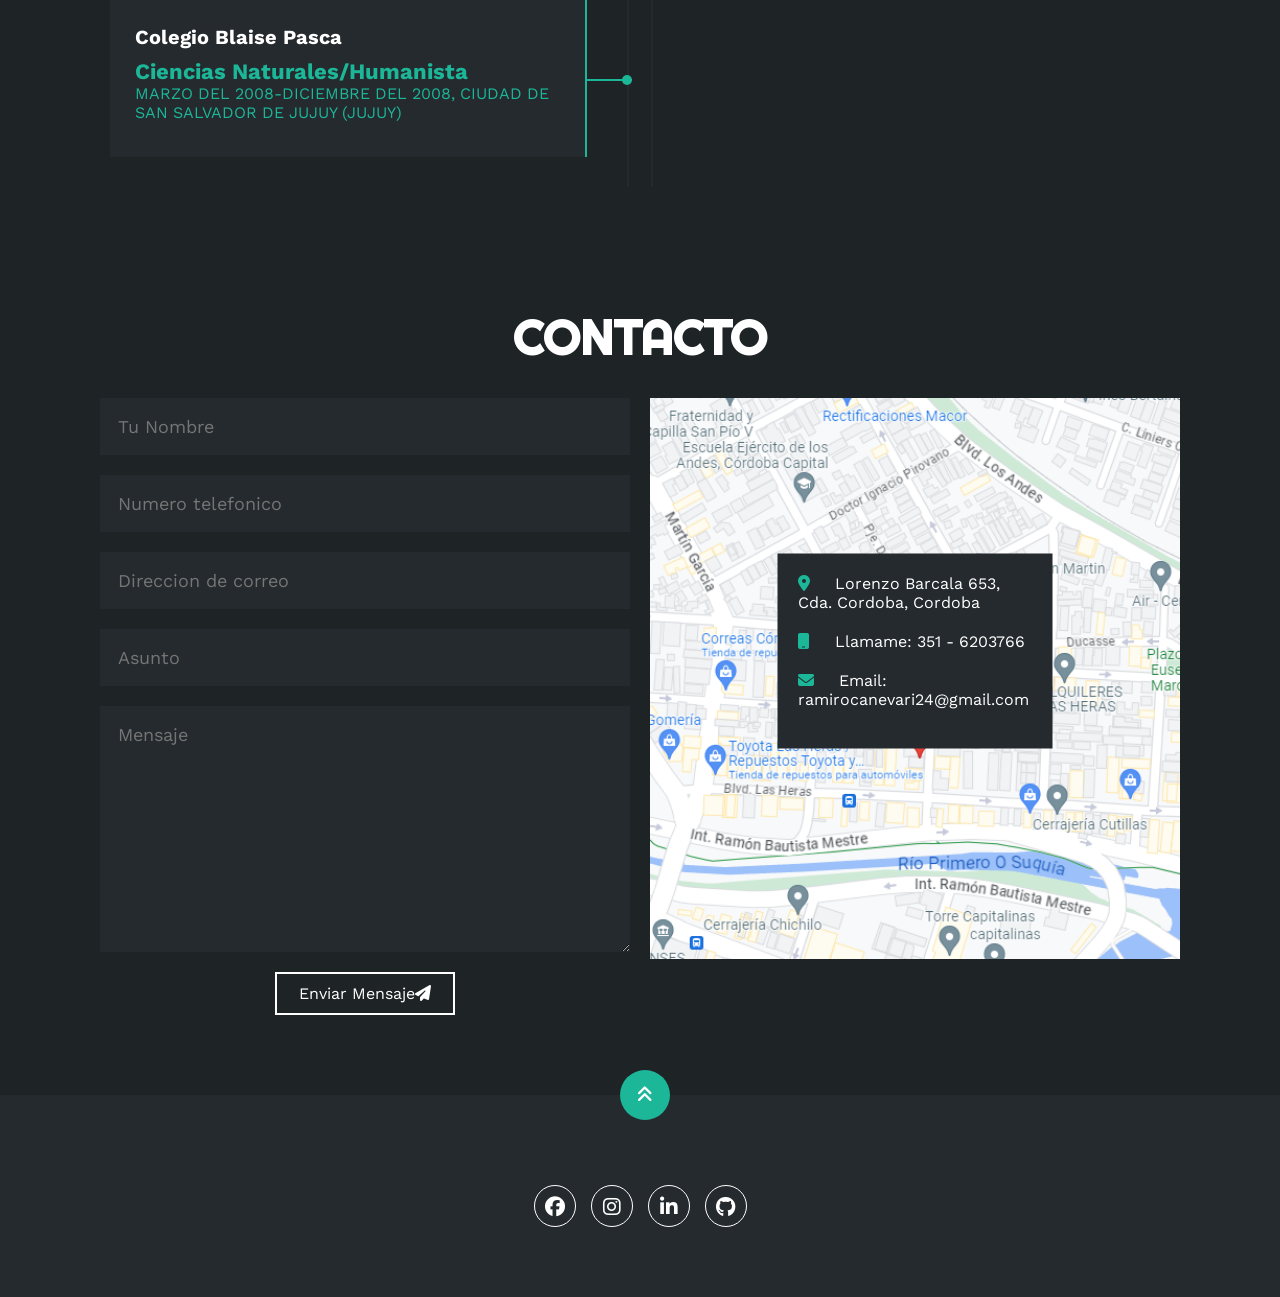
==== commit dc70dcd8: "Update index.html" ====
--- a/index.html
+++ b/index.html
@@ -117,6 +117,7 @@
                         <h4>Celsius Oficios</h4>
                         <span class="casa">Programación</span>
                         <span class="fecha">MARZO DEL 2023-JUNIO DEL 2023, CIUDAD DE CÓRDOBA</span>
+                        <p>Aplicación de logica para resolver ejercicios con Javascript y desarrollo de página web con HTML y CSS</p>
                         <div class="contenedori">
                             <div class="circuloi"></div>
                         </div>
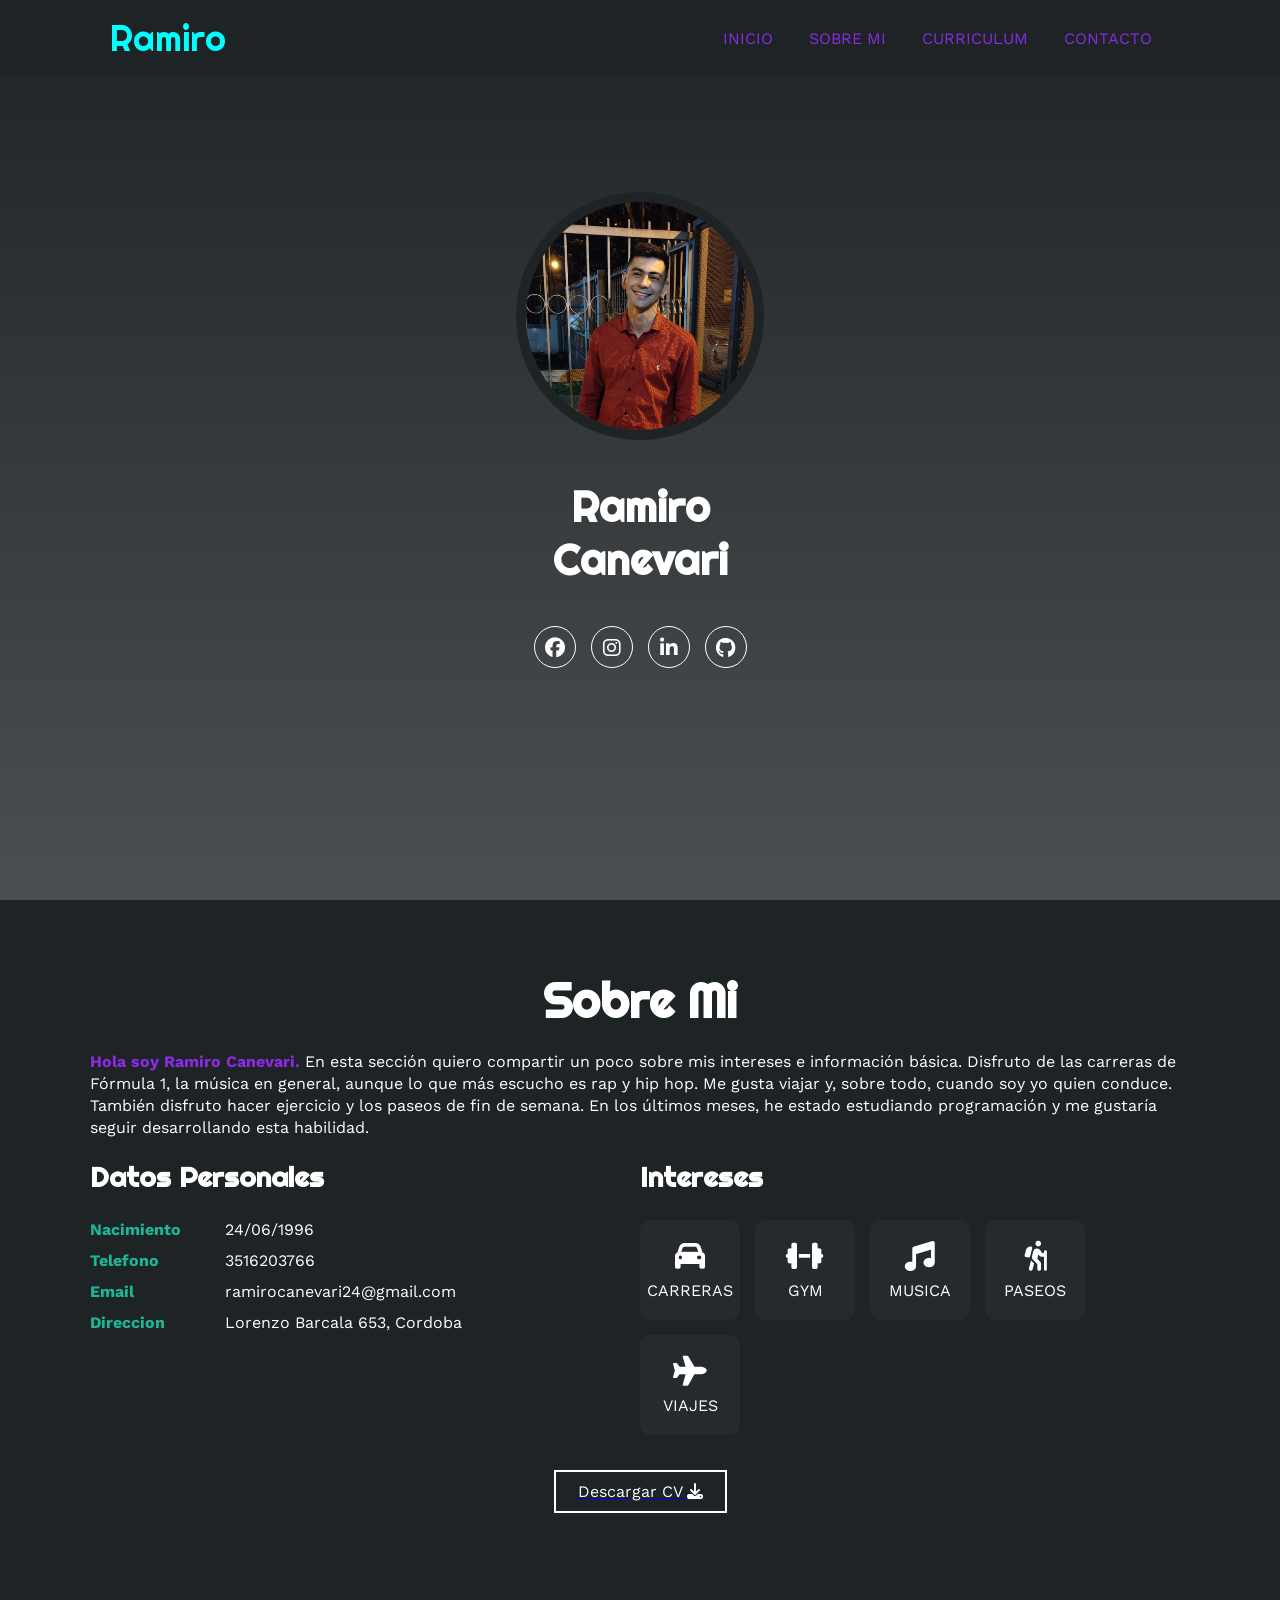
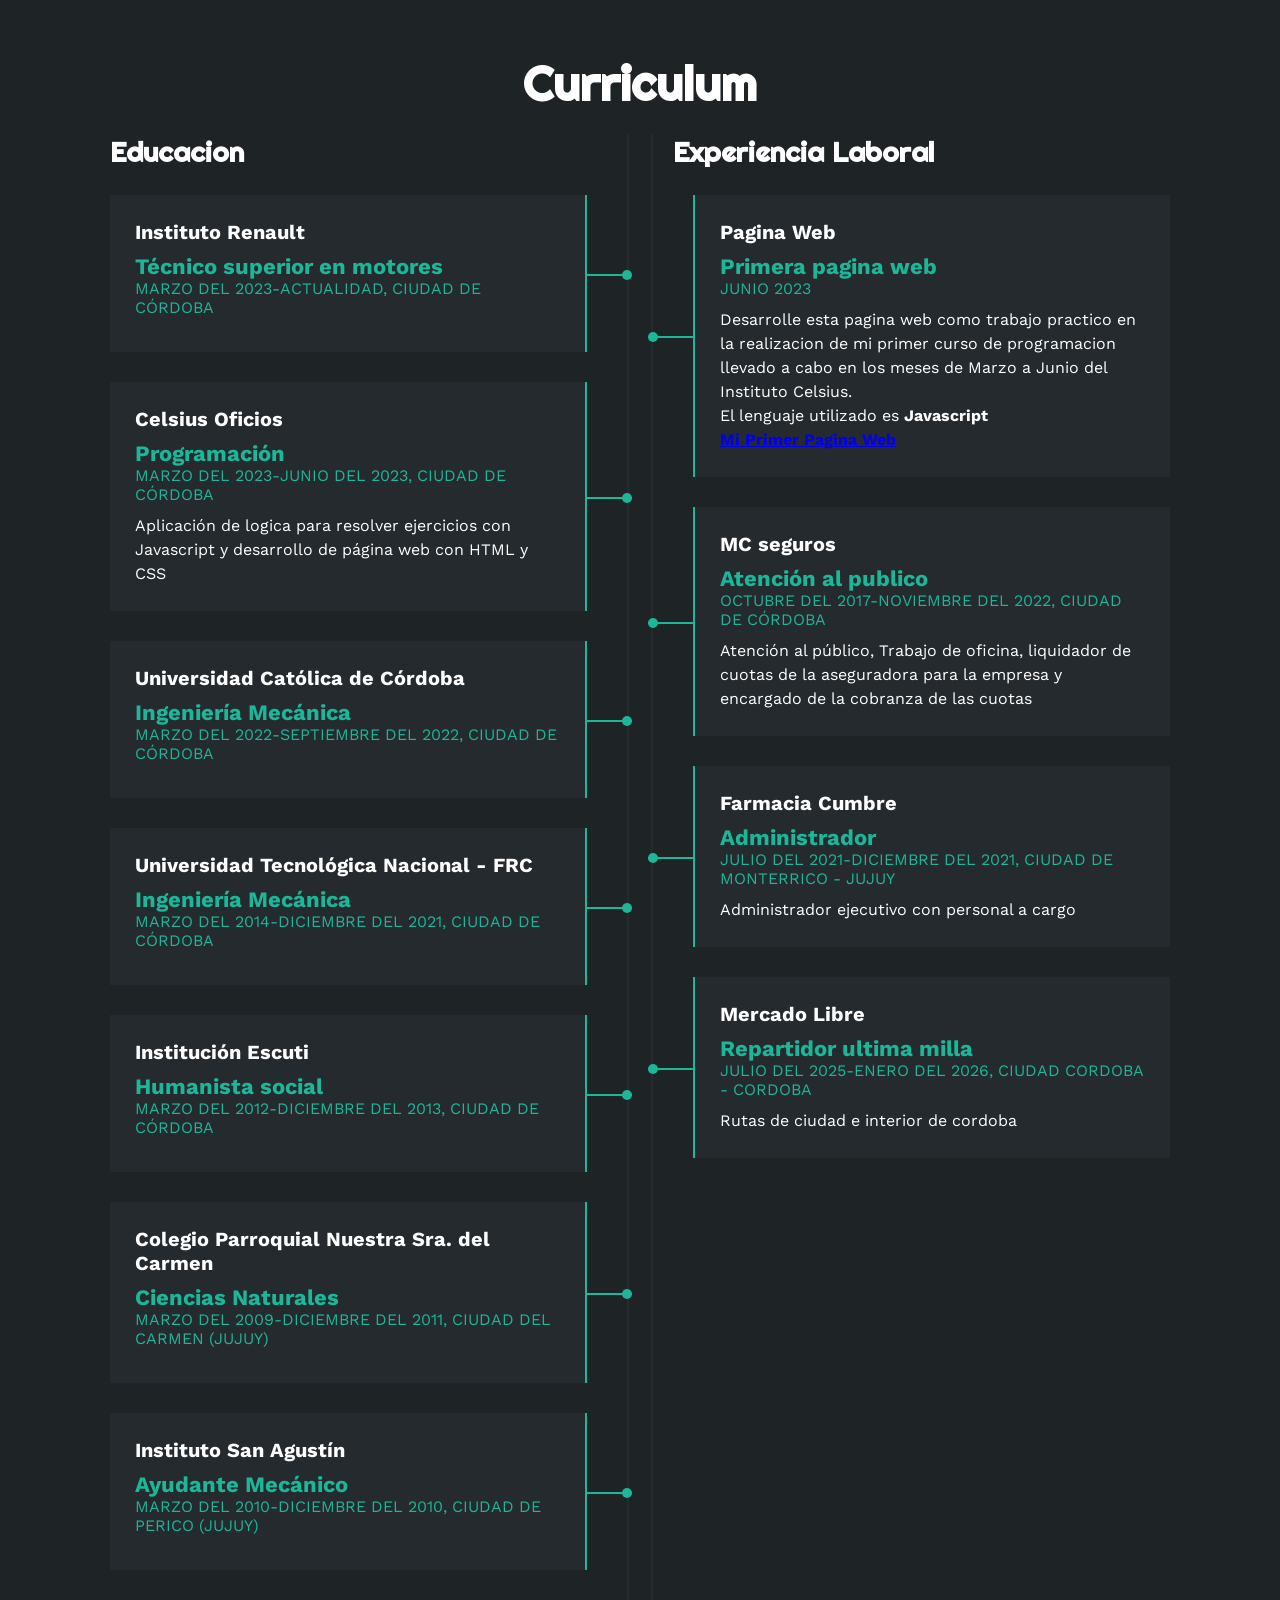
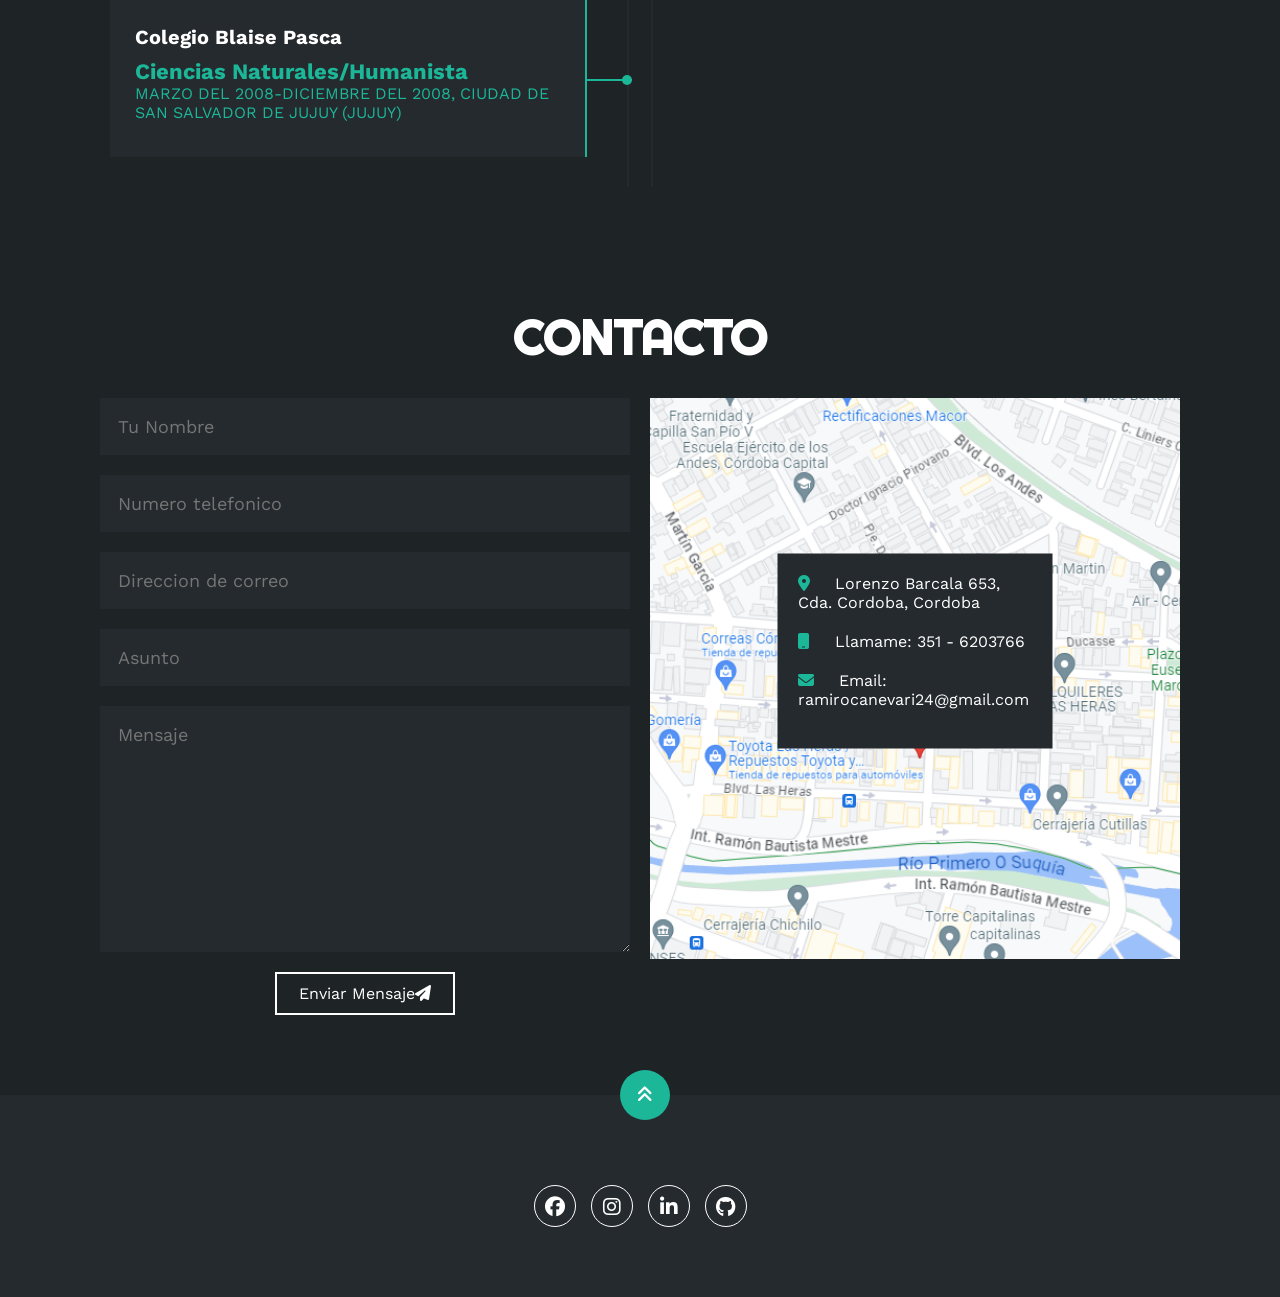
==== commit 39435b3d: "Add files via upload" ====
--- a/index.html
+++ b/index.html
@@ -203,6 +203,16 @@
                             <div class="circulod"></div>
                         </div>
                     </div>
+                    <div class="item der">
+                        <h4>Mercado Libre</h4>
+                        <span class="casa"> Repartidor ultima milla</span>
+                        <span class="fecha"> JULIO DEL 2025-ENERO DEL 2026, CIUDAD CORDOBA - CORDOBA</span>
+                        <p>Rutas de ciudad e interior de cordoba</p>
+                        <div class="contenedord">
+                            <div class="circulod"></div>
+                        </div>
+                    </div>
+                    </div>
                 </div>
             </div>
         </div>
@@ -222,7 +232,7 @@
                             Enviar Mensaje<i class="fa-solid fa-paper-plane"></i>
                             <span class="overlay"></span>
                         </button>
-                        <input type="hidden" name="_next" value="https://ramicanevari.github.io/">
+                        <input type="hidden" name="_next" value="https://github.com/RamiCanevari/ramirocanevari.git">
                         <input type="hidden" name="_captcha" value="false">
                     </form>
                 </div>
@@ -261,4 +271,4 @@
     </footer>
     <script src="script.js"></script>
 </body>
-</html>
+</html>
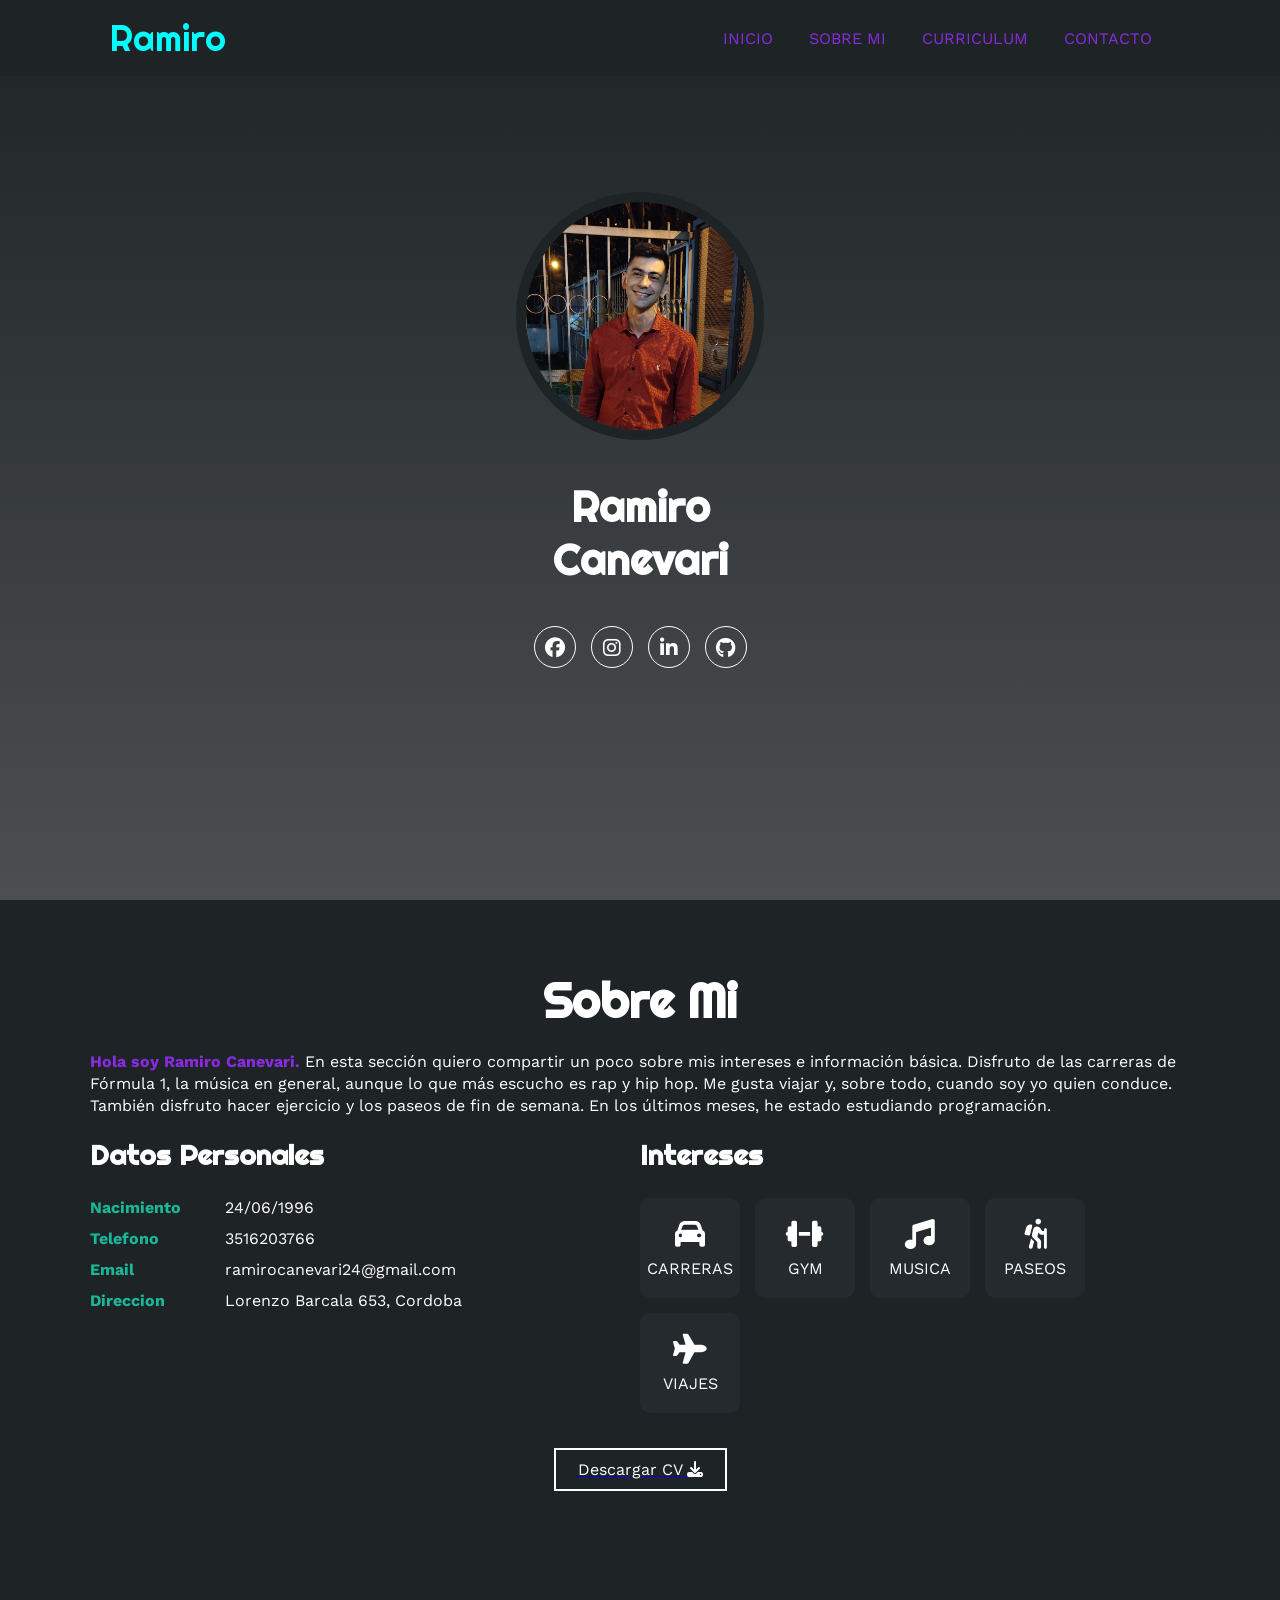
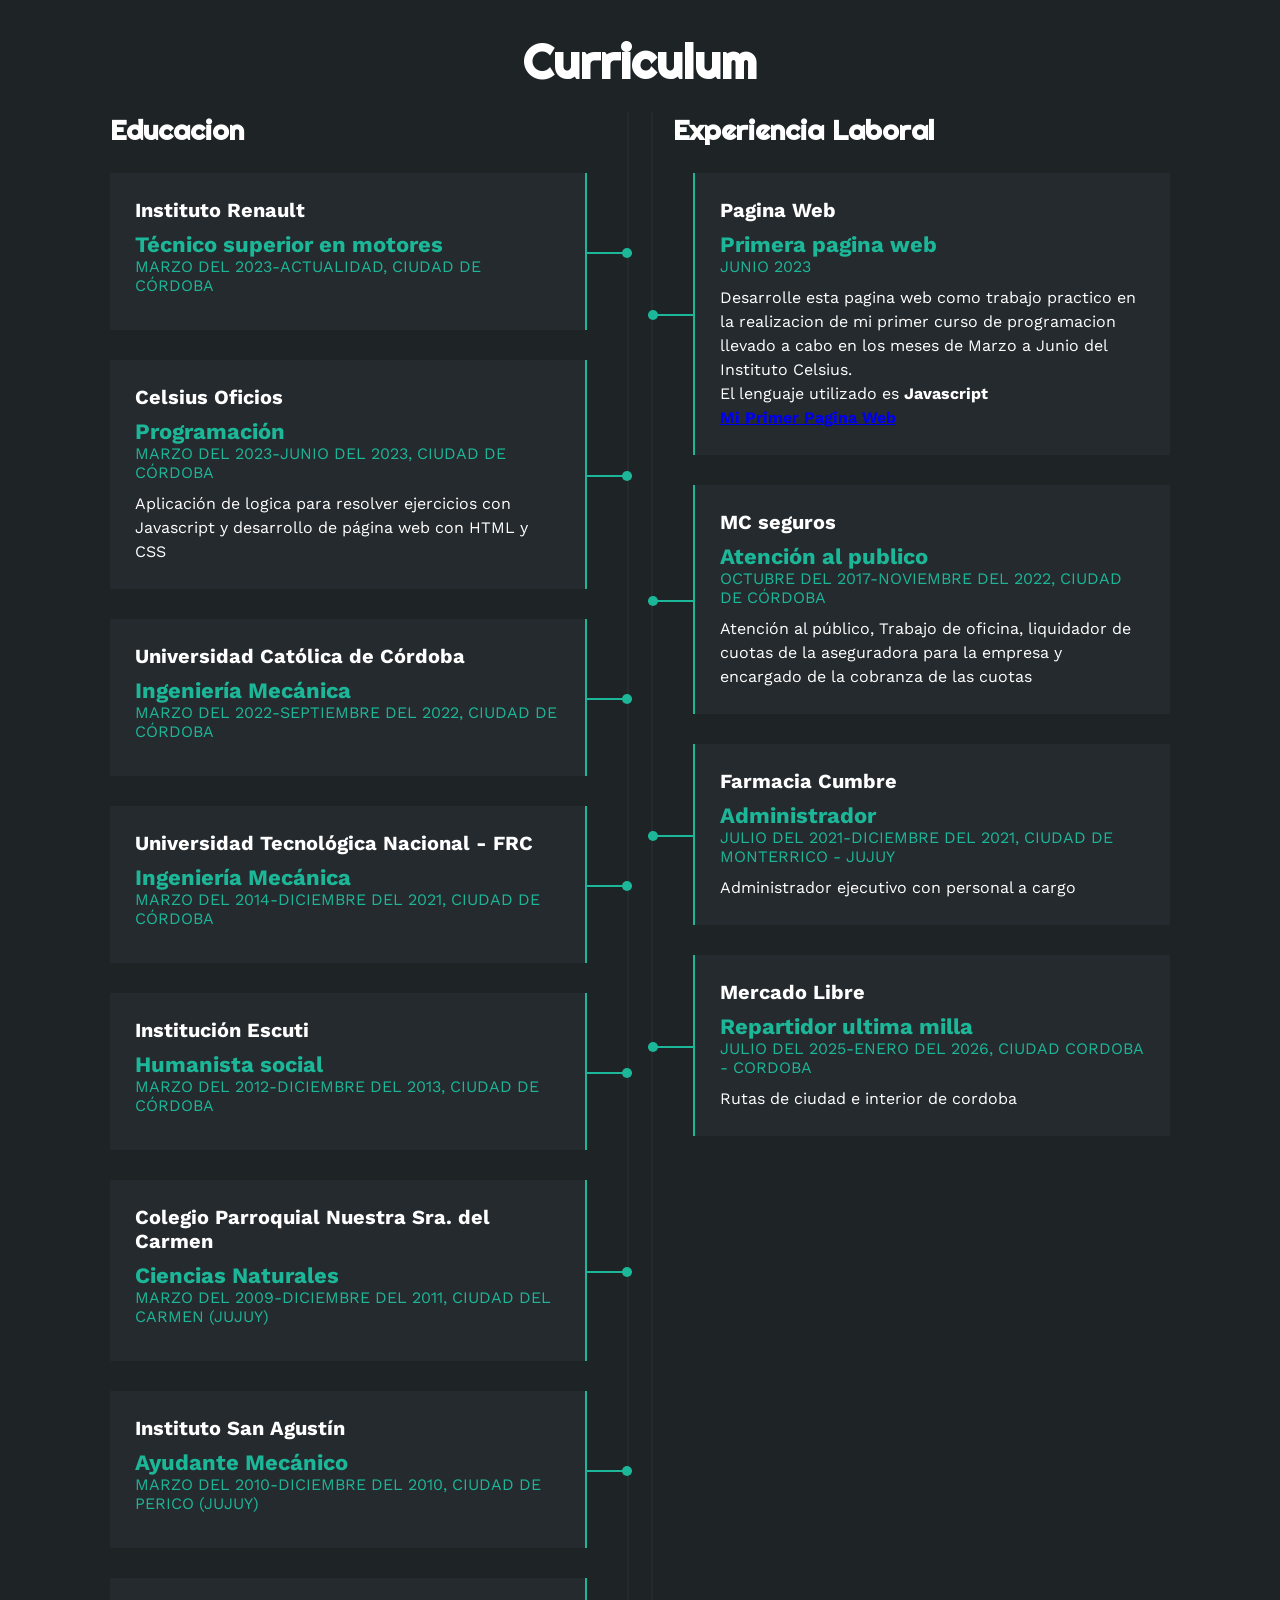
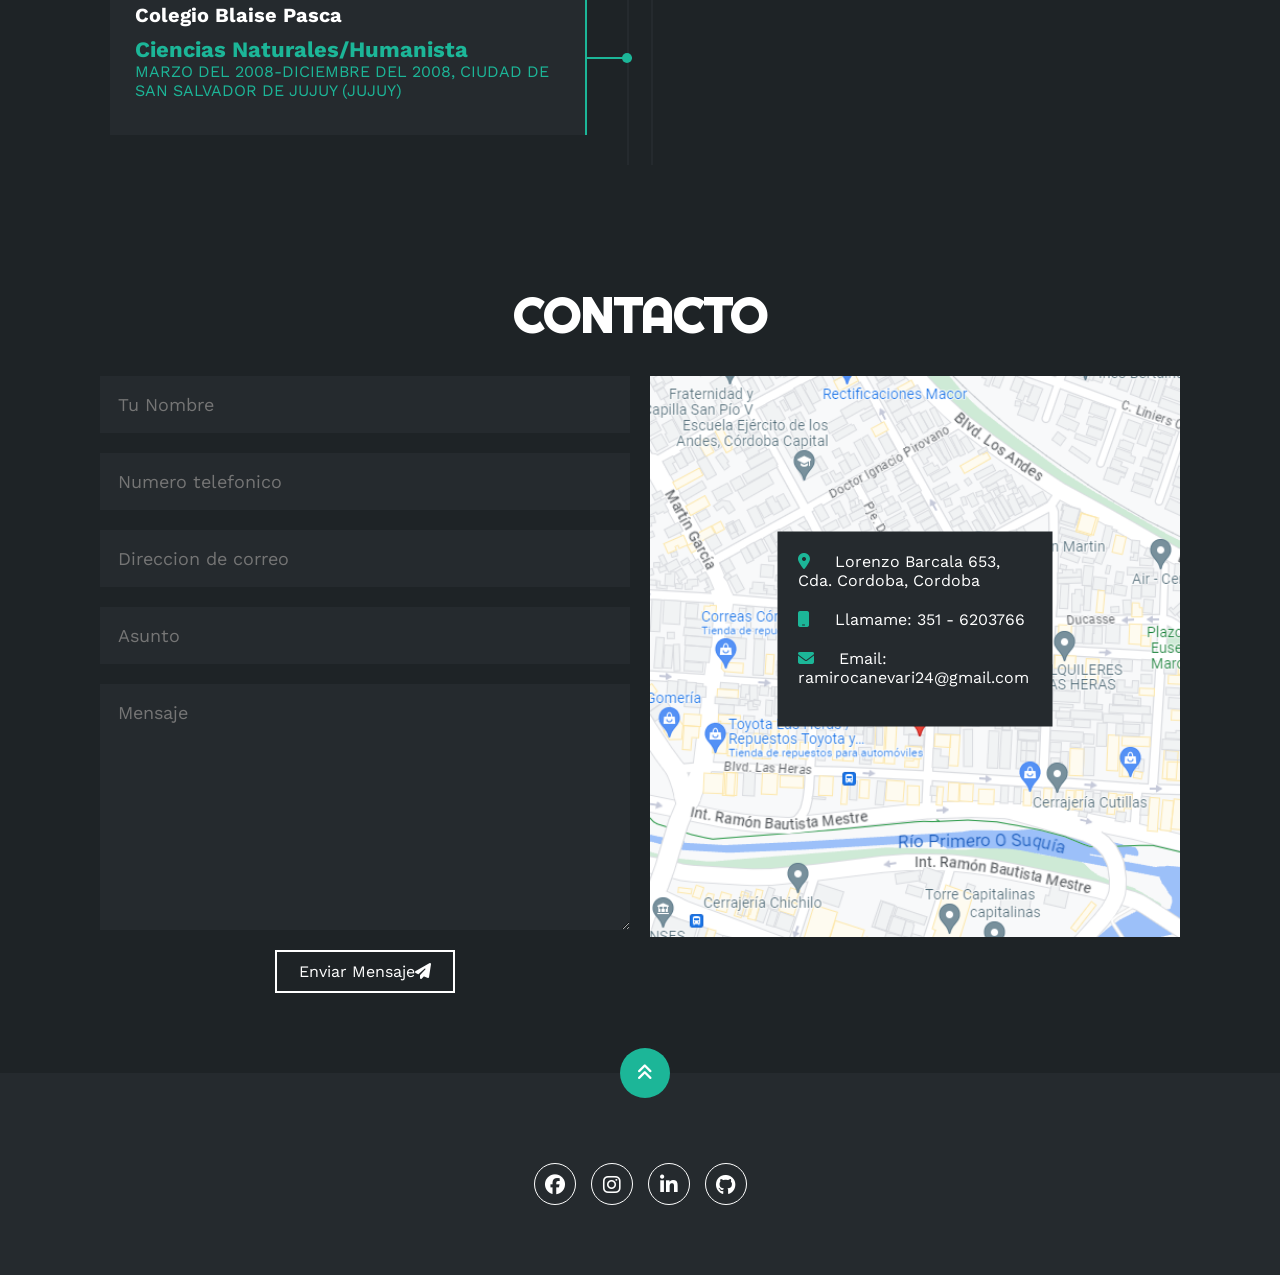
==== commit 76eec1f9: "Add files via upload" ====
--- a/index.html
+++ b/index.html
@@ -43,7 +43,7 @@
     <section id="sobremi" class="sobremi">
         <div class="contenido-seccion">
             <h2>Sobre Mi</h2>
-            <p><span>Hola soy Ramiro Canevari.</span> En esta sección quiero compartir un poco sobre mis intereses e información básica. Disfruto de las carreras de Fórmula 1, la música en general, aunque lo que más escucho es rap y hip hop. Me gusta viajar y, sobre todo, cuando soy yo quien conduce. También disfruto hacer ejercicio y los paseos de fin de semana. En los últimos meses, he estado estudiando programación y me gustaría seguir desarrollando esta habilidad. </p>
+            <p><span>Hola soy Ramiro Canevari.</span> En esta sección quiero compartir un poco sobre mis intereses e información básica. Disfruto de las carreras de Fórmula 1, la música en general, aunque lo que más escucho es rap y hip hop. Me gusta viajar y, sobre todo, cuando soy yo quien conduce. También disfruto hacer ejercicio y los paseos de fin de semana. En los últimos meses, he estado estudiando programación. </p>
 
             <div class="fila">
                 <div class="col">
@@ -232,7 +232,7 @@
                             Enviar Mensaje<i class="fa-solid fa-paper-plane"></i>
                             <span class="overlay"></span>
                         </button>
-                        <input type="hidden" name="_next" value="https://github.com/RamiCanevari/ramirocanevari.git">
+                        <input type="hidden" name="_next" value="https://ramicanevari.github.io/">
                         <input type="hidden" name="_captcha" value="false">
                     </form>
                 </div>
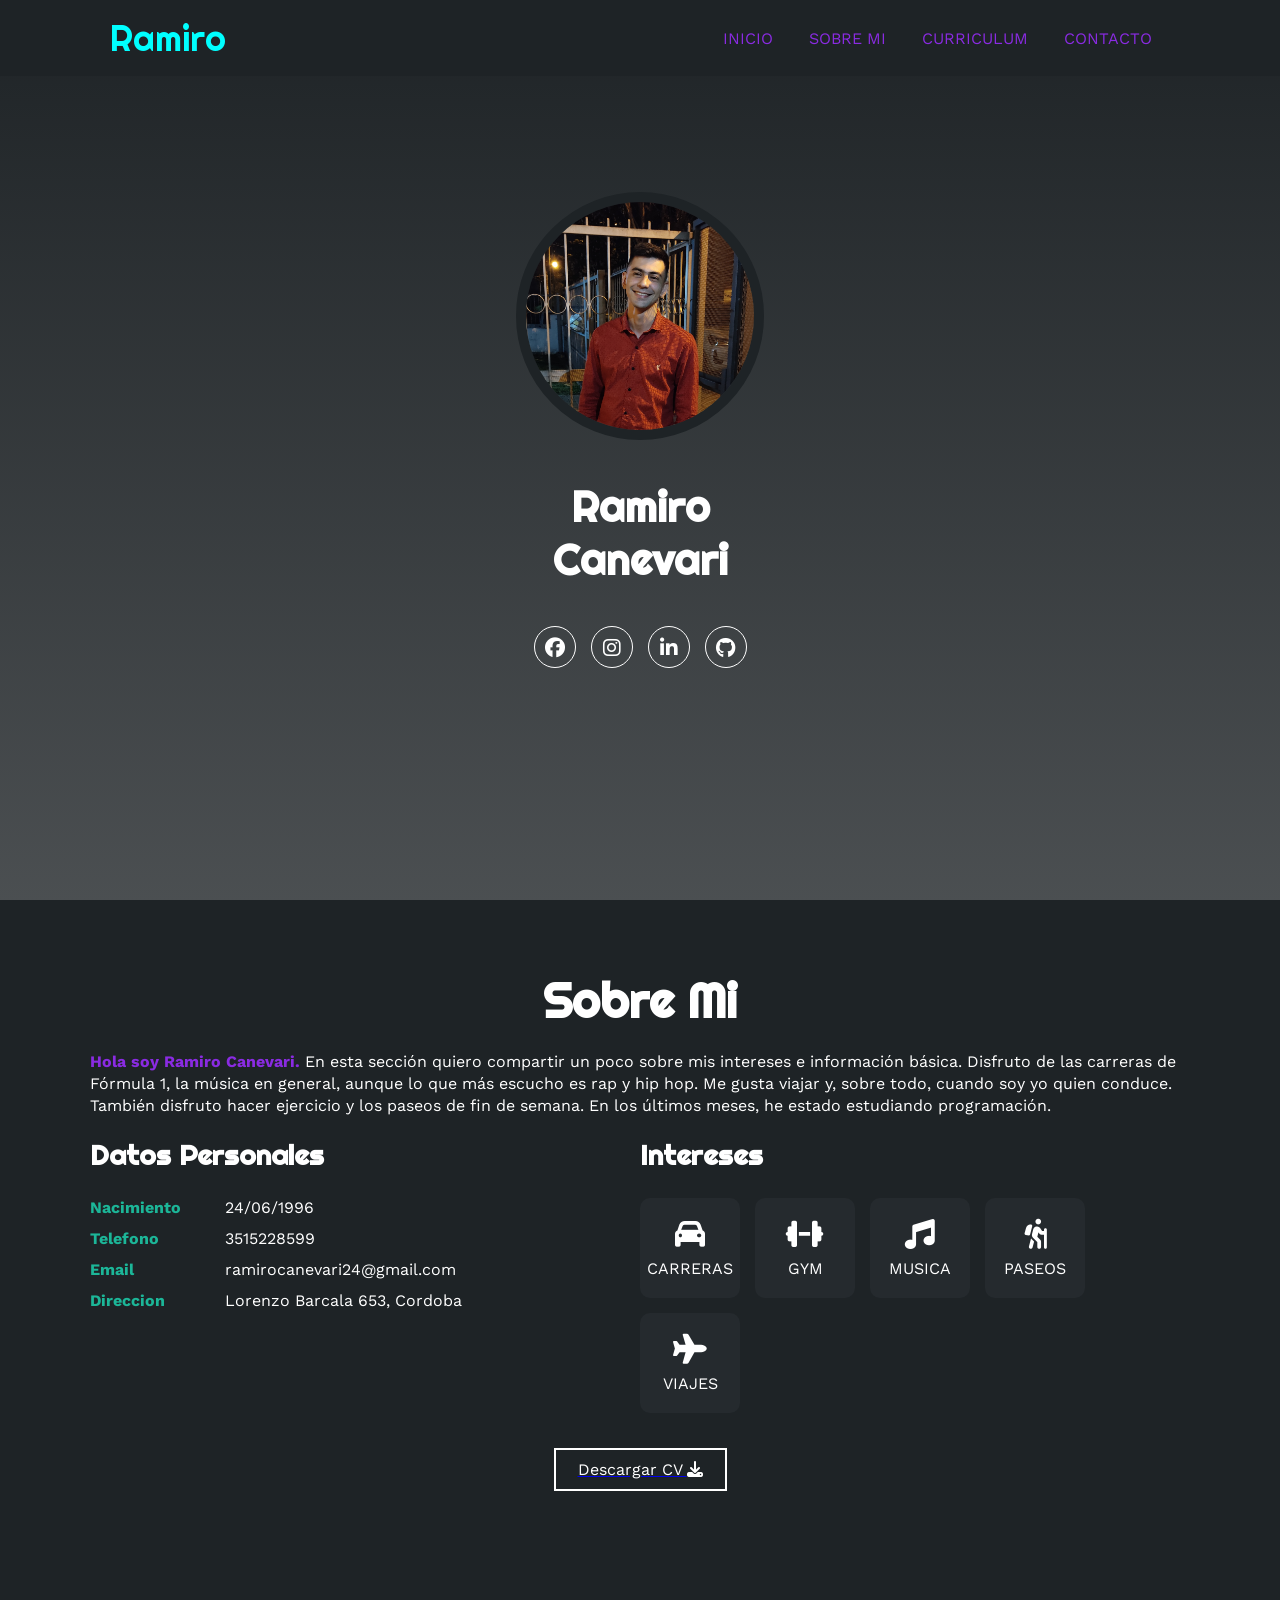
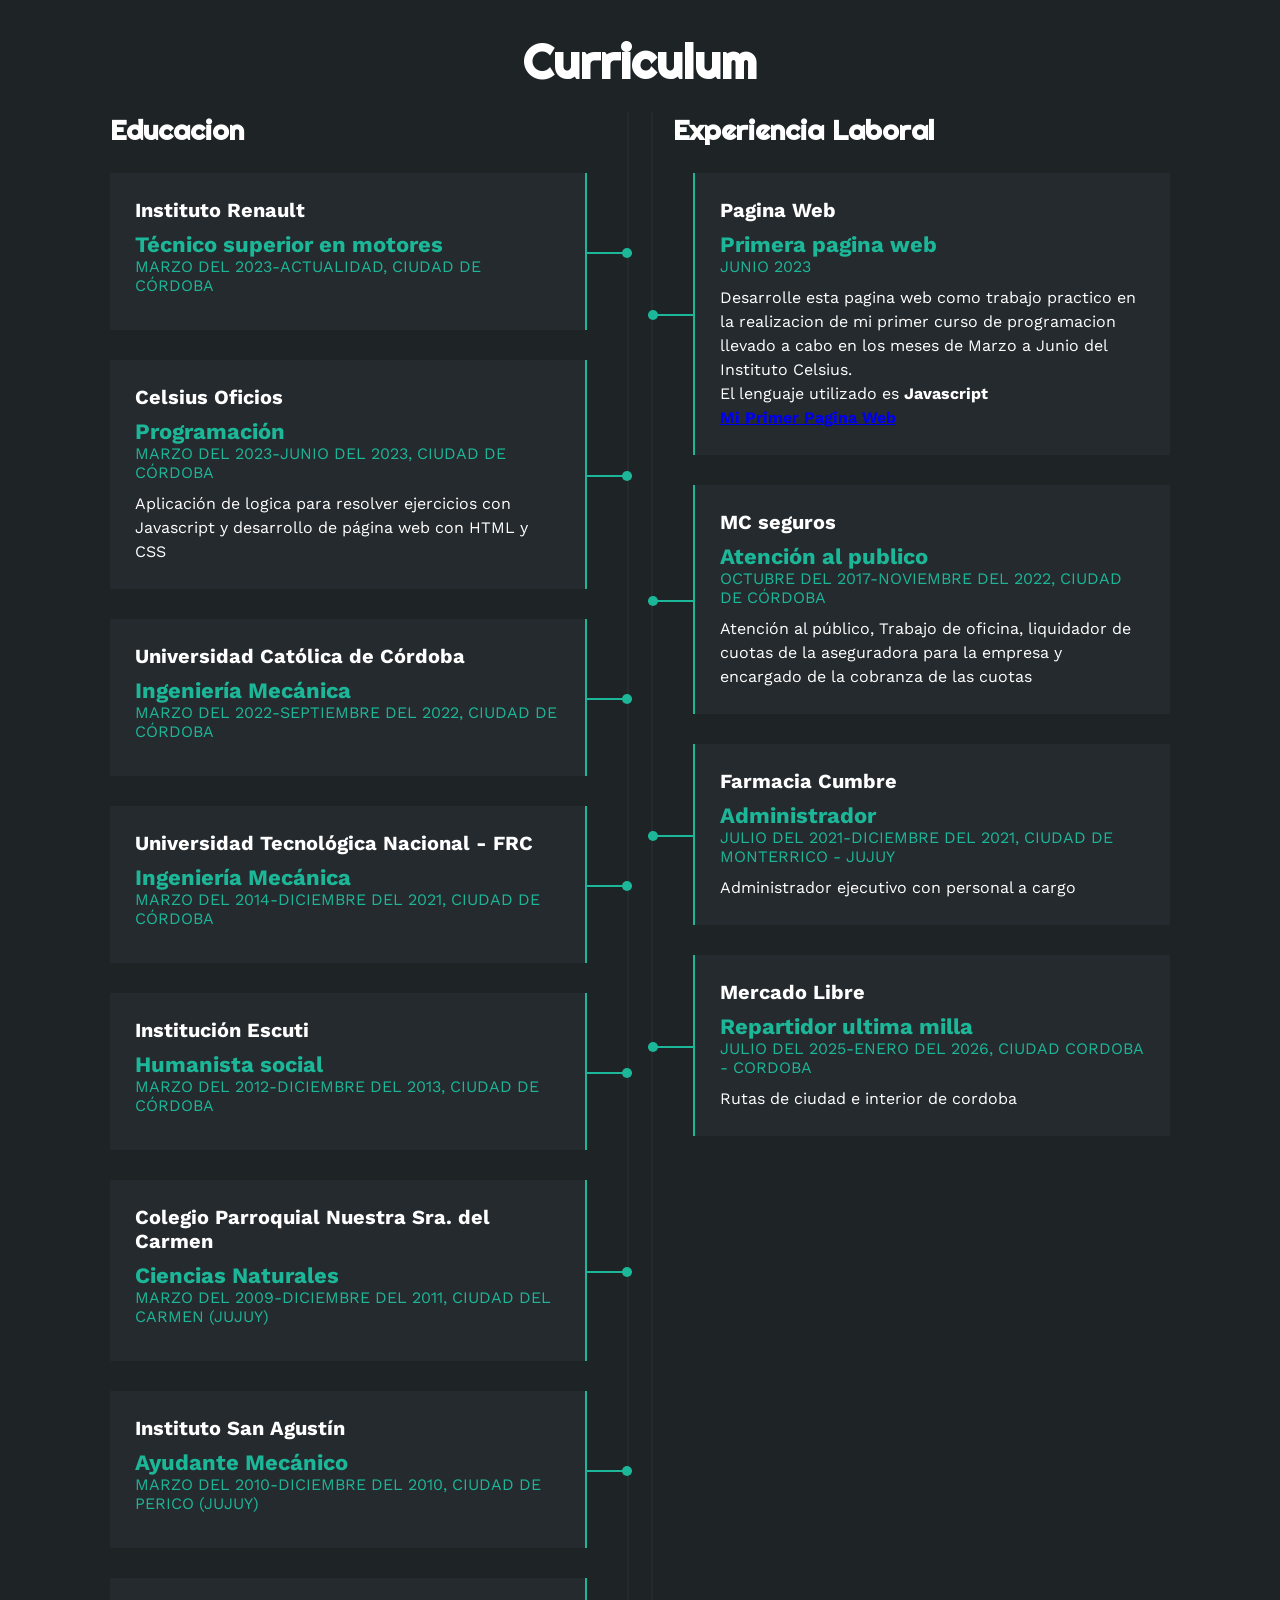
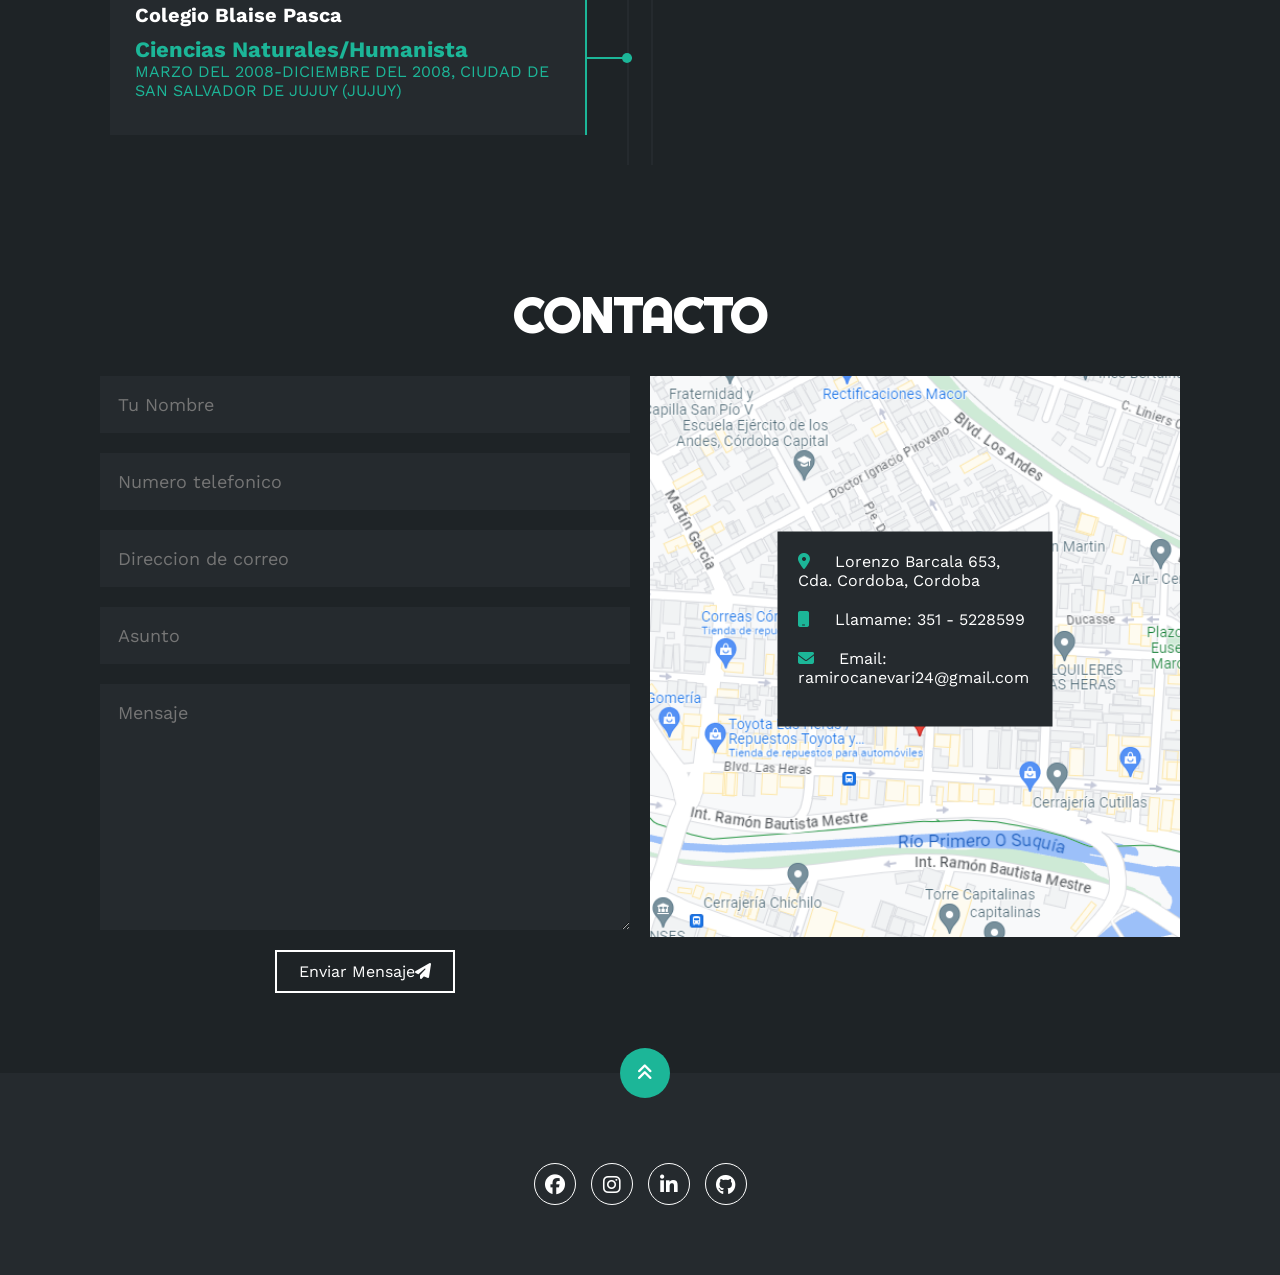
==== commit 9cda23b4: "Add files via upload" ====
--- a/index.html
+++ b/index.html
@@ -55,7 +55,7 @@
                         </li>
                         <li>
                             <strong>Telefono</strong>
-                            3516203766
+                            3515228599
                         </li>
                         <li>
                             <strong>Email</strong>
@@ -246,7 +246,7 @@
                             </li>
                             <li>
                                 <i class="fa-solid fa-mobile"></i>
-                                Llamame: 351 - 6203766
+                                Llamame: 351 - 5228599
                             </li>
                             <li>
                                 <i class="fa-solid fa-envelope"></i>
